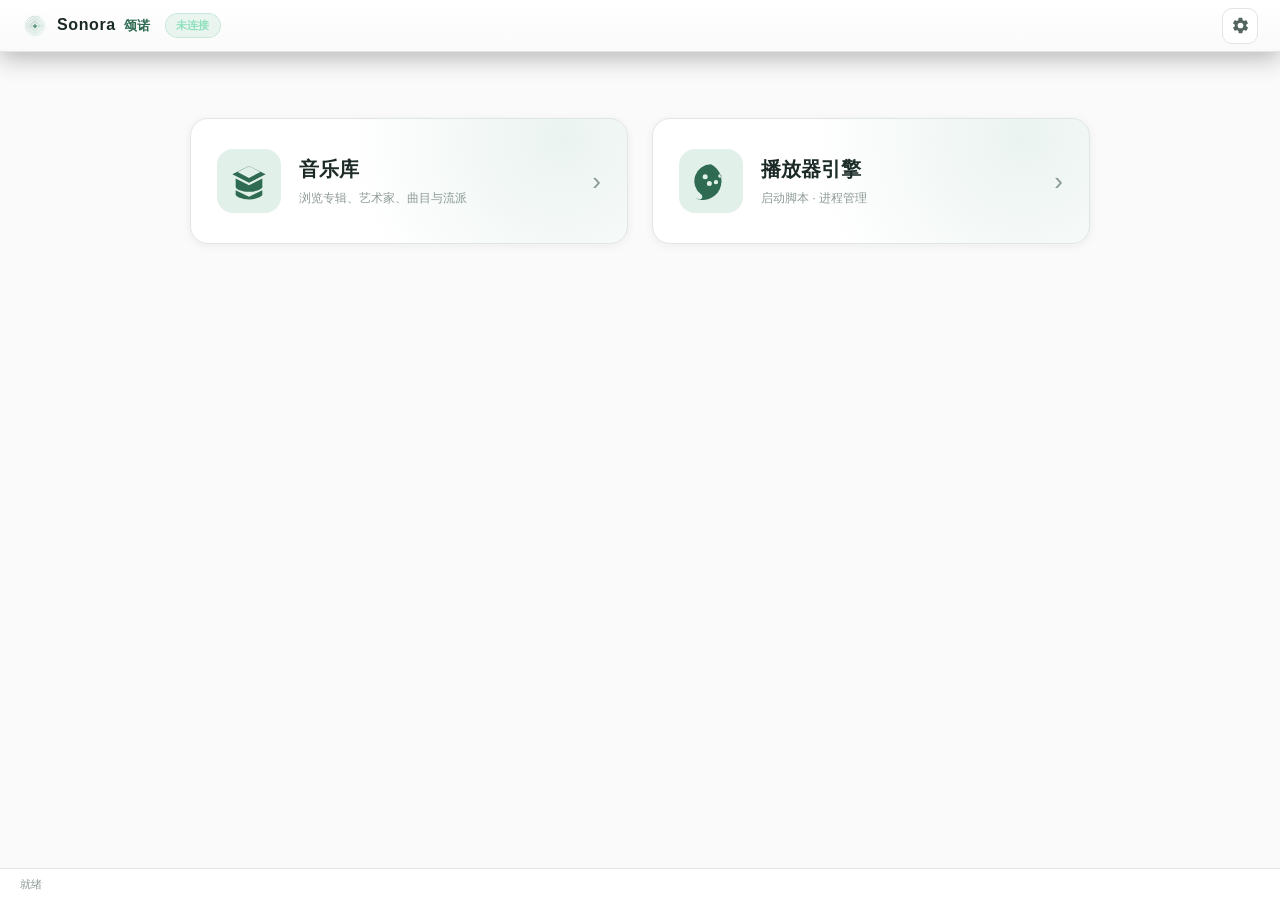
==== sonora-web/web/index.html @ 709adfdc "fix: v2.0.10 真机二测9项修复 + 队列/删除命令根治 - 面板全开可滚动(player-panels overflow-y auto + min-height0) - 进度条热区扩大+拖" ====
<!DOCTYPE html>
<html lang="zh-CN">
<head>
<meta charset="utf-8">
<title>Sonora 颂诺 · 高保真播放器</title>
<link rel="stylesheet" href="tokens.css">
<link rel="stylesheet" href="app.css">
<link rel="stylesheet" href="refine.css">
<link rel="stylesheet" href="refine2.css">
<link rel="stylesheet" href="refine3.css">
<link rel="stylesheet" href="refine4.css">
    <link rel="stylesheet" href="refine5.css">
    <link rel="stylesheet" href="refine6.css">
    <link rel="stylesheet" href="refine7.css">
</head>
<body>
<div class="app">
  <!-- 顶栏：主页只有品牌 + 设置齿轮 -->
  <header class="topbar" id="topbar">
    <button class="back-bar" id="backBar" hidden>‹ 返回</button>
    <span class="brand" id="brandName">
      <img class="brand-logo" src="assets/logo-mark.svg" alt="">
      <span class="brand-zh">Sonora <em>颂诺</em></span>
    </span>
    <span class="brand-sub conn-badge" id="connText">未连接</span>
    <span class="spacer"></span>
    <button class="icon-btn settings-btn" id="settingsBtn" title="设置" aria-label="设置">
      <svg viewBox="0 0 24 24" width="19" height="19"><path fill="currentColor" d="M19.14 12.94a7.5 7.5 0 0 0 .05-.94 7.5 7.5 0 0 0-.05-.94l2.03-1.58a.5.5 0 0 0 .12-.64l-1.92-3.32a.5.5 0 0 0-.6-.22l-2.39.96a7.3 7.3 0 0 0-1.63-.94l-.36-2.54a.5.5 0 0 0-.5-.42h-3.84a.5.5 0 0 0-.5.42l-.36 2.54a7.3 7.3 0 0 0-1.63.94l-2.39-.96a.5.5 0 0 0-.6.22L2.73 8.84a.5.5 0 0 0 .12.64l2.03 1.58a7.5 7.5 0 0 0 0 1.88l-2.03 1.58a.5.5 0 0 0-.12.64l1.92 3.32a.5.5 0 0 0 .6.22l2.39-.96a7.3 7.3 0 0 0 1.63.94l.36 2.54a.5.5 0 0 0 .5.42h3.84a.5.5 0 0 0 .5-.42l.36-2.54a7.3 7.3 0 0 0 1.63-.94l2.39.96a.5.5 0 0 0 .6-.22l1.92-3.32a.5.5 0 0 0-.12-.64l-2.03-1.58ZM12 15.6A3.6 3.6 0 1 1 12 8.4a3.6 3.6 0 0 1 0 7.2Z"/></svg>
    </button>
    <!-- 设置下拉菜单 -->
    <div class="settings-menu" id="settingsMenu" hidden>
      <div class="sm-head">设置</div>
      <button data-nav="server"><span class="sm-ico">⛁</span>服务器设置</button>
      <button data-nav="launch"><span class="sm-ico">▣</span>播放器引擎</button>
      <button data-nav="params"><span class="sm-ico">⚙</span>参数配置</button>
      <button data-nav="update"><span class="sm-ico">⇩</span>升级与更新</button>
      <div class="sm-sep"></div>
      <button data-nav="help"><span class="sm-ico">?</span>帮助</button>
      <div class="sm-sep"></div>
      <div class="sm-theme">
        <span>主题</span>
        <div class="seg mini" id="themeSeg">
          <button data-theme="light">浅</button>
          <button data-theme="dark">深</button>
          <button data-theme="system">自动</button>
        </div>
      </div>
    </div>
  </header>

  <main class="main" id="main">
    <div class="toast" id="toast"></div>

    <!-- ============ 首页 ============ -->
    <section class="page on" id="page-home">
      <div class="home-wrap">
        <!-- 音乐库卡片（默认主入口） -->
        <div class="home-card lib-entry" id="libEntry" data-nav="lib">
          <div class="home-card-ico">
            <svg viewBox="0 0 24 24" width="40" height="40"><path fill="currentColor" d="M12 3 2 8l10 5 10-5-10-5Zm0 7.2L5.2 6.6 12 3.2l6.8 3.4L12 10.2ZM4 10.5v5.2c0 .9 3.6 2.8 8 2.8s8-1.9 8-2.8v-5.2l-8 4-8-4Zm0 7v2.8c0 .9 3.6 2.8 8 2.8s8-1.9 8-2.8v-2.8l-8 4-8-4Z"/></svg>
          </div>
          <div class="home-card-body">
            <div class="home-card-title">音乐库</div>
            <div class="home-card-sub" id="libHomeSub">浏览专辑、艺术家、曲目与流派</div>
          </div>
          <div class="home-card-arrow">›</div>
        </div>

        <!-- 启动脚本卡片 -->
        <div class="home-card launch-entry" data-nav="launch">
          <div class="home-card-ico">
            <svg viewBox="0 0 24 24" width="40" height="40"><path fill="currentColor" d="M12 2a10 10 0 0 0-6 18c.5.4.8 1 .8 1.6 0 .8-.7 1.4-1.5 1.3-1.1-.1-2.2-.3-3.2-.7A10 10 0 1 0 12 2Zm-3.5 9a1.5 1.5 0 1 1 0-3 1.5 1.5 0 0 1 0 3Zm2.5 4a1.5 1.5 0 1 1 0-3 1.5 1.5 0 0 1 0 3Zm4-1a1.3 1.3 0 1 1 0-2.6 1.3 1.3 0 0 1 0 2.6Zm2.3-4a1 1 0 1 1 0-2 1 1 0 0 1 0 2Z"/></svg>
          </div>
          <div class="home-card-body">
            <div class="home-card-title">播放器引擎</div>
            <div class="home-card-sub">启动脚本 · 进程管理</div>
          </div>
          <div class="home-card-arrow">›</div>
        </div>
      </div>
    </section>

    <!-- ============ 音乐库页 ============ -->
    <section class="page" id="page-lib">
      <!-- 未配置引导 -->
      <div class="lib-setup" id="libSetup" hidden>
        <button class="add-lib-btn" id="addLibBtn" title="添加音乐库">＋</button>
        <div class="lib-setup-title">还没有音乐库</div>
        <div class="lib-setup-sub">添加 LMS 服务器以开始浏览你的音乐收藏</div>
        <button class="btn primary" id="gotoServerBtn">添加服务器</button>
      </div>

      <div class="lib-wrap" id="libWrap">
        <div class="lib-toolbar">
          <div class="lib-cats" id="libCats">
            <button data-cat="albums" class="on">专辑</button>
            <button data-cat="artists">艺术家</button>
            <button data-cat="titles">音乐</button>
            <button data-cat="genres">流派</button>
          </div>
          <span class="spacer"></span>
          <div class="lib-search-wrap">
            <span class="search-ico">⌕</span>
            <input id="libSearch" type="text" placeholder="搜索…" autocomplete="off">
          </div>
          <button class="icon-btn" id="libPlBtn" title="播放列表">▤</button>
          <button class="icon-btn" id="sortBtn" title="排序">A↓Z</button>
          <button class="icon-btn" id="viewBtn" title="切换视图">▦</button>
        </div>
        <div class="crumb-bar" id="crumbBar" hidden></div>
        <div class="lib-info"><span id="libCount">—</span><span class="spacer"></span><span id="libHint" class="hint"></span></div>
        <div class="lib-scroll-wrap">
          <div class="lib-body" id="libBody">
            <div class="lib-items" id="libItems"></div>
          </div>
          <div class="alpha-bar" id="alphaBar"></div>
          <div class="alpha-tip" id="alphaTip"></div>
        </div>
      </div>

      <!-- 音乐库内播放列表抽屉 -->
      <div class="lib-pl-drawer" id="libPlDrawer" hidden>
        <div class="lpd-head">
          <b>播放列表</b>
          <span class="spacer"></span>
          <button class="lpd-x" id="libPlClose" title="关闭">×</button>
        </div>
        <div class="lpd-toolbar">
          <select id="lpdSelect" title="选择播放列表"><option value="">当前队列</option></select>
          <button id="lpdNew" title="新建播放列表">＋</button>
          <button id="lpdDel" title="删除所选播放列表">🗑</button>
          <button id="lpdRefresh" title="刷新">↻</button>
        </div>
        <div class="lpd-body" id="lpdBody">加载中…</div>
        <div class="lpd-foot" id="lpdFoot">— 首</div>
      </div>
      <div class="lib-pl-mask" id="libPlMask" hidden></div>
    </section>

    <!-- ============ 服务器设置 ============ -->
    <section class="page" id="page-server">
      <div class="settings-wrap">
        <div class="settings-head"><h2>服务器设置</h2><p class="muted">连接 LMS（Logitech Media Server）音乐服务器</p></div>
        <div class="card form-card">
          <div class="form-grid">
            <label class="field"><span>服务器地址</span><input id="svHost" type="text" placeholder="192.168.1.100"></label>
            <label class="field"><span>端口</span><input id="svPort" type="text" value="9000" placeholder="9000"></label>
            <label class="field"><span>用户名 <em>可选</em></span><input id="svUser" type="text" placeholder="留空则不认证"></label>
            <label class="field"><span>密码 <em>可选</em></span><input id="svPass" type="password" placeholder="••••••"></label>
          </div>
          <div class="form-actions">
            <button class="btn" id="svTest">测试连接</button>
            <button class="btn primary" id="svSave">保存设置</button>
            <span class="test-result" id="svResult"></span>
          </div>
          <div class="field player-field"><span>默认播放器</span>
            <select id="svPlayer"><option value="">自动选择</option></select>
          </div>
        </div>
      </div>
    </section>

    <!-- ============ 播放器引擎（设备与启动）============ -->
    <section class="page" id="page-launch">
      <div class="settings-wrap">
        <div class="settings-head"><h2>播放器引擎</h2><p class="muted">管理 squeezelite 输出设备与启动</p></div>
        <div class="card">
          <div class="row-between"><div><b>音频输出设备</b><div class="hint">从 squeezelite 扫描系统可用输出</div></div>
            <button class="btn" id="devScan">重新扫描</button></div>
          <div class="device-list" id="deviceList"><div class="empty-mini">点击「重新扫描」检测设备</div></div>
        </div>
        <div class="card" id="deviceNameCard">
          <div><b>播放器命名</b><div class="hint">LMS 服务端「播放器」列表中显示的名称；随所选设备自动生成</div></div>
          <div class="name-fields">
            <label>本机名称<input type="text" id="devHostName" placeholder="自动检测"></label>
            <label>设备简称<input type="text" id="devShort" placeholder="留空自动生成"></label>
            <label>名称模板<input type="text" id="devTemplate" value="{host} - {short}" placeholder="{host} - {short}"></label>
          </div>
          <div class="name-preview">LMS 显示名：<code id="devNamePreview">—</code></div>
          <button class="btn primary" id="devNameSave">保存命名</button>
        </div>
        <div class="card" id="syncCard">
          <div class="row-between"><div><b>多端同播</b><div class="hint">将多台 LMS 播放器组成同步组，一起播放同一首音乐</div></div>
            <button class="btn" id="syncRefresh">刷新设备</button></div>
          <div class="sync-layout">
            <div class="sync-list" id="syncList"><div class="empty-mini">加载播放器中…</div></div>
            <div class="sync-side">
              <div class="sync-master-box"><span class="overline">当前主控</span>
                <div class="sync-master-name" id="syncMasterName">—</div></div>
              <div class="sync-actions">
                <button class="btn primary" id="syncApply">开始同播</button>
                <button class="btn" id="syncStop">取消同播</button>
              </div>
              <p class="hint sync-tip">勾选设备并点选一台作为主控，其余作为从端跟随播放。</p>
            </div>
          </div>
          <div class="sync-result" id="syncResult"></div>
        </div>
        <div class="card">
          <div class="engine-status">
            <div class="engine-dot" id="engineDot"></div>
            <div><b id="engineState">引擎未运行</b><div class="hint" id="engineVer">未找到 squeezelite 可执行文件</div></div>
            <span class="spacer"></span>
            <button class="btn primary" id="engineToggle">启动引擎</button>
          </div>
          <div class="cmd-preview"><span class="overline">启动命令</span><code id="engineCmd">—</code></div>
          <div class="engine-log-wrap"><span class="overline">引擎日志</span><pre class="engine-log" id="engineLog">暂无日志</pre></div>
          <label class="switch-row"><span>开机自动启动引擎（系统级）<small class="hint" id="autoStartHint" style="margin-left:8px"></small></span><input type="checkbox" id="autoStart"><i></i></label>
        </div>
      </div>
    </section>

    <!-- ============ 参数配置 ============ -->
    <section class="page" id="page-params">
      <div class="settings-wrap">
        <div class="settings-head"><h2>参数配置</h2><p class="muted">squeezelite 启动参数，修改后实时预览命令</p></div>
        <div class="card">
          <div class="param-toolbar"><div class="param-cats" id="paramCats"></div>
            <span class="spacer"></span>
            <button class="btn" id="paramBest" title="一键套用 bit-perfect 最优音质配置">★ 一键最优</button>
            <button class="btn primary" id="paramSave">保存参数</button></div>
          <div class="param-list" id="paramList"><div class="empty-mini">加载参数中…</div></div>
        </div>
        <div class="card">
          <span class="overline">命令预览</span>
          <code class="cmd-box" id="paramPreview">—</code>
          <div class="param-problems" id="paramProblems"></div>
        </div>
      </div>
    </section>

    <!-- ============ 升级与更新 ============ -->
    <section class="page" id="page-update">
      <div class="settings-wrap">
        <div class="settings-head"><h2>升级与更新</h2><p class="muted">检查 squeezelite 与 LMS 新版本</p></div>
        <div class="card version-card">
          <div class="ver-item"><span>当前 squeezelite</span><b id="verLocal">—</b></div>
          <div class="ver-item"><span>最新 squeezelite</span><b id="verLatest">—</b></div>
          <div class="ver-item"><span>架构</span><b id="verArch">—</b></div>
          <span class="spacer"></span><button class="btn" id="checkUpdates">检查更新</button><button class="btn primary" id="doUpgrade">⟳ 立即更新 squeezelite</button>
        </div>
        <div class="card">
          <div class="row-between"><b>更新进度</b><span class="overline" id="upgradeVer">—</span></div>
          <pre class="engine-log" id="upgradeLog">尚未更新。点击「立即更新 squeezelite」下载并替换内置二进制（旧版自动备份）。</pre>
        </div>
        <div class="card">
          <div class="row-between"><div><b>更新日志</b></div><button class="btn" id="logRefresh">刷新</button></div>
          <div class="changelog" id="changeLog"><div class="empty-mini">点击「检查更新」加载</div></div>
        </div>
        <div class="card">
          <label class="switch-row"><span>启动时自动检查更新</span><input type="checkbox" id="autoUpgrade"><i></i></label>
        </div>
      </div>
    </section>

    <!-- ============ 帮助 ============ -->
    <section class="page" id="page-help">
      <div class="settings-wrap">
        <div class="settings-head"><h2>帮助</h2></div>
        <div class="card about-card">
          <span class="about-logo">SONORA</span>
          <div class="about-sub">颂诺 · 高保真播放器</div>
          <p class="muted" id="helpMeta"></p>
          <p class="hint">pywebview 渲染层 · 原创设计 · 详见项目 BRAND.md</p>
        </div>
        <div class="card">
          <b>快捷键</b>
          <div class="shortcut"><span>播放 / 暂停</span><kbd>空格</kbd></div>
          <div class="shortcut"><span>退出专注 / 播放器</span><kbd>Esc</kbd></div>
          <div class="shortcut"><span>返回主页</span><kbd>点击左上角 logo</kbd></div>
        </div>
      </div>
    </section>
  </main>

  <!-- ============ mini 播放器（底部常驻）============ -->
  <div class="mini-player" id="miniPlayer" hidden>
    <button class="mini-close" id="miniClose" title="关闭迷你播放器" aria-label="关闭">
      <svg viewBox="0 0 24 24" width="14" height="14"><path fill="currentColor" d="M18.3 5.71 12 12.01l-6.3-6.3-1.41 1.41 6.3 6.3-6.3 6.3 1.41 1.41 6.3-6.3 6.3 6.3 1.41-1.41-6.3-6.3 6.3-6.3z"/></svg>
    </button>
    <div class="mini-cover" id="miniCover"><span class="ph">♪</span></div>
    <div class="mini-info">
      <div class="mini-title" id="miniTitle">—</div>
      <div class="mini-artist" id="miniArtist"></div>
    </div>
    <div class="mini-progress"><i id="miniFill"></i></div>
    <div class="mini-time" id="miniTime">0:00 / 0:00</div>
    <div class="mini-ctrls">
      <button class="mini-ctrl" id="miniPrev" title="上一首">‹‹</button>
      <button class="mini-ctrl play" id="miniPlay" title="播放/暂停">▶</button>
      <button class="mini-ctrl" id="miniNext" title="下一首">››</button>
    </div>
    <div class="mode-ctrls" id="modeCtrls">
      <button data-mode="seq" class="on" title="顺序播放">⇢</button>
      <button data-mode="loop" title="列表循环">⟳</button>
      <button data-mode="one" title="单曲循环">⟳<small>1</small></button>
      <button data-mode="shuffle" title="随机播放">⤨</button>
    </div>
    <div class="vol-ctrl">
      <button class="mute-btn" id="miniMute" title="静音/恢复" aria-label="静音">
        <svg viewBox="0 0 24 24" width="18" height="18"><path fill="currentColor" d="M3 9v6h4l5 5V4L7 9H3zm13.5 3a4.5 4.5 0 0 0-2.5-4.03v8.05A4.5 4.5 0 0 0 16.5 12zM14 3.23v2.06a7 7 0 0 1 0 13.42v2.06a9 9 0 0 0 0-17.54z"/></svg>
      </button>
      <input type="range" id="volSlider" min="0" max="100" value="60" title="音量">
    </div>
  </div>

  <!-- ============ 常规播放器（点击封面进入）============ -->
  <div class="player-screen" id="playerScreen" hidden>
    <div class="player-bg" id="playerBg"></div>
    <div class="player-top">
      <button class="icon-btn" id="collapsePlayer" title="收起">⌄</button>
      <span class="spacer"></span>
      <button class="icon-btn focus-btn" id="focusBtn" title="专注模式">
        <svg viewBox="0 0 24 24" width="18" height="18"><path fill="currentColor" d="M4 4h6v2H6v4H4V4Zm10 0h6v6h-2V6h-4V4ZM4 14h2v4h4v2H4v-6Zm14 0h2v6h-6v-2h4v-4Z"/></svg>
        <span>专注</span>
      </button>
    </div>
    <div class="player-content">
      <div class="player-left">
        <div class="player-cover" id="playerCover"><span class="ph">♪</span></div>
        <div class="led" id="ledPanel">
          <div class="led-screen">
            <div class="led-row"><span>FORMAT</span><b id="ledFmt">—</b></div>
            <div class="led-row"><span>RATE</span><b id="ledRate">—</b></div>
            <div class="led-row"><span>BITS</span><b id="ledBits">—</b></div>
            <div class="led-row"><span>BITRATE</span><b id="ledBitrate">—</b></div>
            <div class="led-status" id="ledStatus">NO SIGNAL</div>
          </div>
        </div>
      </div>
      <div class="player-right">
        <div class="player-meta">
          <div class="title-row"><div class="player-title" id="playerTitle">—</div><button class="fav-btn" id="pFav" title="收藏/取消收藏">♡</button></div>
          <div class="player-artist" id="playerArtist"></div>
          <div class="player-album" id="playerAlbum"></div>
        </div>
        <div class="player-progress">
          <div class="pbar"><i id="playerFill"></i></div>
          <div class="ptimes"><span id="playerCur">0:00</span><span id="playerDur">0:00</span></div>
        </div>
        <div class="player-transport">
          <button id="pPrev">‹‹</button>
          <button id="pPlay" class="primary">▶</button>
          <button id="pNext">››</button>
        </div>
        <div class="player-subctrls">
          <div class="mode-ctrls" id="pModeCtrls">
            <button data-mode="seq" class="on" title="顺序播放">⇢</button>
            <button data-mode="loop" title="列表循环">⟳</button>
            <button data-mode="one" title="单曲循环">⟳<small>1</small></button>
            <button data-mode="shuffle" title="随机播放">⤨</button>
          </div>
          <label class="p-vol">
            <button class="mute-btn" id="pMute" title="静音/恢复" aria-label="静音">
              <svg viewBox="0 0 24 24" width="18" height="18"><path fill="currentColor" d="M3 9v6h4l5 5V4L7 9H3zm13.5 3a4.5 4.5 0 0 0-2.5-4.03v8.05A4.5 4.5 0 0 0 16.5 12zM14 3.23v2.06a7 7 0 0 1 0 13.42v2.06a9 9 0 0 0 0-17.54z"/></svg>
            </button>
            <input type="range" id="pVolSlider" min="0" max="100" value="60" title="音量"></label>
        </div>
        <div class="panel-toggles" id="panelToggles">
          <button data-panel="playlist" class="on">▤ 播放列表</button>
          <button data-panel="lyrics" class="on">≡ 歌词</button>
          <button data-panel="albumBio">◫ 专辑简介</button>
          <button data-panel="artistBio">◙ 歌手简介</button>
        </div>
        <div class="player-panels" id="playerPanels">
          <div class="ppanel" data-panel="playlist"><div class="ppanel-head">播放列表 <span class="ppanel-x" data-close="playlist">×</span></div><div class="pl-toolbar"><select id="plSelect" title="选择播放列表"><option value="">当前队列</option></select><button id="plNew" title="新建播放列表">＋</button><button id="plDel" title="删除所选播放列表">🗑</button><button id="plRefresh" title="刷新">↻</button></div><div class="ppanel-body" id="playlistBox">暂无播放列表</div><div class="ppanel-resize" title="拖动调整高度 · 双击复位"></div></div>
          <div class="ppanel" data-panel="lyrics"><div class="ppanel-head">歌词 <span class="ppanel-x" data-close="lyrics">×</span></div><div class="ppanel-body" id="lyricsBox">暂无歌词</div><div class="ppanel-resize" title="拖动调整高度 · 双击复位"></div></div>
          <div class="ppanel" data-panel="albumBio" hidden><div class="ppanel-head">专辑简介 <span class="ppanel-x" data-close="albumBio">×</span></div><div class="ppanel-body" id="albumBioBox">暂无专辑简介</div><div class="ppanel-resize" title="拖动调整高度 · 双击复位"></div></div>
          <div class="ppanel" data-panel="artistBio" hidden><div class="ppanel-head">歌手简介 <span class="ppanel-x" data-close="artistBio">×</span></div><div class="ppanel-body" id="artistBioBox">暂无歌手简介</div><div class="ppanel-resize" title="拖动调整高度 · 双击复位"></div></div>
        </div>
      </div>
    </div>
  </div>

  <!-- ============ 专注大屏模式 ============ -->
  <div class="focus-screen" id="focusScreen" hidden>
    <div class="focus-bg" id="focusBg"></div>
    <div class="focus-top">
      <span class="focus-player" id="focusPlayer">播放器</span>
      <span class="spacer"></span>
      <div class="mode-ctrls focus-mode" id="fModeCtrls">
        <button data-mode="seq" class="on" title="顺序播放">⇢</button>
        <button data-mode="loop" title="列表循环">⟳</button>
        <button data-mode="one" title="单曲循环">⟳<small>1</small></button>
        <button data-mode="shuffle" title="随机播放">⤨</button>
      </div>
      <div class="focus-toggles" id="focusToggles">
        <button data-fpanel="playlist" title="播放列表">▤</button>
        <button data-fpanel="info" title="曲目信息">ⓘ</button>
        <button data-fpanel="artistBio" title="歌手简介">◙</button>
        <button data-fpanel="lyricsOn" class="on" title="显示/隐藏歌词">≡</button>
      </div>
      <button class="icon-btn focus-exit" id="focusExit" title="退出专注模式">⤡</button>
    </div>
    <div class="focus-content">
      <div class="focus-cover-col">
        <div class="focus-cover" id="focusCover"><span class="ph">♪</span></div>
      </div>
      <div class="focus-mid">
        <div class="focus-meta">
          <div class="focus-title" id="focusTitle">—</div>
          <div class="focus-artist" id="focusArtist"></div>
          <div class="focus-album" id="focusAlbum"></div>
        </div>
        <div class="focus-lyrics" id="focusLyrics"></div>
      </div>
      <!-- 弹出侧栏 -->
      <aside class="focus-aside" id="focusAside" hidden>
        <div class="fa-head"><span id="faTitle">播放列表</span><button id="faClose">×</button></div>
        <div class="fa-body" id="faBody"></div>
      </aside>
    </div>
    <div class="focus-bottom">
      <div class="focus-pbar"><i id="focusFill"></i></div>
      <div class="focus-ctrls">
        <button id="fPrev">‹‹</button>
        <button id="fPlay" class="play">▶</button>
        <button id="fNext">››</button>
      </div>
      <div class="focus-times"><span id="focusCur">0:00</span><span id="focusDur">0:00</span></div>
    </div>
  </div>

  <!-- ===== 右键上下文菜单 ===== -->
  <div class="ctx-menu" id="ctxMenu" hidden>
    <button data-act="play"><span class="cx-ico">▶</span>立即播放</button>
    <button data-act="next"><span class="cx-ico">⤼</span>下一首播放</button>
    <button data-act="queue"><span class="cx-ico">＋</span>加入当前队列</button>
    <button data-act="pl"><span class="cx-ico">▤</span>加入播放列表…</button>
    <button data-act="fav"><span class="cx-ico">♥</span><span class="fav-label">收藏</span></button>
    <div class="cx-sep"></div>
    <button data-act="drill"><span class="cx-ico">⌄</span>查看曲目</button>
    <button data-act="info"><span class="cx-ico">ⓘ</span>显示信息</button>
  </div>

  <!-- ===== 信息弹窗 ===== -->
  <div class="modal-mask" id="infoModal" hidden>
    <div class="modal-box">
      <div class="modal-head"><b id="infoTitle">曲目信息</b><button id="infoClose">×</button></div>
      <div class="modal-body" id="infoBody"></div>
    </div>
  </div>

  <!-- ===== 加入播放列表弹窗 ===== -->
  <div class="modal-mask" id="plModal" hidden>
    <div class="modal-box">
      <div class="modal-head"><b>加入播放列表</b><button id="plModalClose">×</button></div>
      <div class="modal-body" id="plModalBody"></div>
    </div>
  </div>

  <footer class="foot" id="foot"><span id="status">就绪</span><span class="spacer" style="flex:1"></span><span id="footVer"></span></footer>
</div>
<script src="app.js"></script>
</body>
</html>
---- sonora-web/web/tokens.css ----
/* Design tokens — 源自 docs/design/design-tokens.json v1.1 + v1.6.0 THEMES */
:root {
  --bg:#FAFAFA; --topbar:#FFFFFF; --surface:#FFFFFF; --surface2:#F5F8F6;
  --card:#FFFFFF; --card-border:#E0E7E3; --border:#E0E7E3; --divider:#E4EAE7;
  --text:#1B2A26; --text2:#53655E; --text3:#8E9B95;
  --primary:#2F6B52; --primary-dark:#2A5F49; --on-primary:#FFFFFF;
  --accent:#2F6B52; --brand:#589E81; --on-accent:#FFFFFF;
  --ok:#3E7D62; --warn:#9A6100; --error:#B5352B;
  --sel:#E2F0EA; --sel-text:#2F6B52; --hover:#EEF5F1; --selected:#E2F0EA;
  --disabled:#8E9B95; --link:#2F6B52; --cover-pad:#E9EEF0;
  --prog-bg:#DCE5E0; --prog-fg:#589E81;
  --scroll:#E0E7E3; --scroll-active:#2F6B52;
  --fs-hero:42px; --fs-hero-focus:56px; --fs-title:24px; --fs-subtitle:17px;
  --fs-body:14px; --fs-caption:12px; --fs-overline:10px;
  --radius:12px; --radius-sm:8px; --radius-lg:16px;
  --shadow:0 8px 32px rgba(27,42,38,.10);
  --shadow-sm:0 2px 10px rgba(27,42,38,.06);
  --glass:blur(24px) saturate(150%);
  --font:"PingFang SC","Noto Sans CJK SC","SF Pro Display",-apple-system,BlinkMacSystemFont,"Segoe UI",sans-serif;
}
[data-theme="dark"] {
  --bg:#081F22; --topbar:#0D292D; --surface:#0D292D; --surface2:#0F2C2F;
  --card:#0D292D; --card-border:#22444A; --border:#22444A; --divider:#22444A;
  --text:#EAF3EF; --text2:#A6BDB6; --text3:#6E8984;
  --primary:#7CC7A6; --primary-dark:#6DB99A; --on-primary:#081F22;
  --accent:#7CC7A6; --brand:#6CAC92; --on-accent:#081F22;
  --ok:#7CC7A6; --warn:#E9B15C; --error:#F0857A;
  --sel:#17453E; --sel-text:#EAF3EF; --hover:#153A3C; --selected:#17453E;
  --disabled:#6E8984; --link:#7CC7A6; --cover-pad:#12332F;
  --prog-bg:#22444A; --prog-fg:#6CAC92;
  --scroll:#22444A; --scroll-active:#7CC7A6;
  --shadow:0 8px 32px rgba(0,0,0,.45);
  --shadow-sm:0 2px 10px rgba(0,0,0,.3);
}
* { box-sizing:border-box; margin:0; padding:0; }
html,body { height:100%; }
body { font-family:var(--font); background:var(--bg); color:var(--text);
  font-size:var(--fs-body); line-height:1.55; overflow:hidden;
  transition:background .25s,color .25s; }
button { font-family:inherit; cursor:pointer; }
::-webkit-scrollbar { width:10px; height:10px; }
::-webkit-scrollbar-thumb { background:var(--scroll); border-radius:6px; }
::-webkit-scrollbar-thumb:hover { background:var(--scroll-active); }
---- sonora-web/web/app.css ----
/* ================= App shell ================= */
[hidden] { display:none !important; }
.app { display:flex; flex-direction:column; height:100vh; }
.topbar { height:52px; flex:none; display:flex; align-items:center; gap:14px;
  padding:0 22px; background:var(--topbar); border-bottom:1px solid var(--border);
  position:relative; z-index:80; }
.brand { display:flex; align-items:center; gap:9px; font-size:16px; font-weight:700; color:var(--text); letter-spacing:.3px; cursor:pointer; }
.brand-logo { width:26px; height:26px; flex:none; border-radius:7px; }
.brand-zh { white-space:nowrap; }
.brand-zh em { font-style:normal; font-size:13px; font-weight:600; color:var(--primary); margin-left:3px; }
.brand-sub { font-size:12px; color:var(--text3); }
.spacer { flex:1; }
.icon-btn { width:36px; height:36px; display:flex; align-items:center; justify-content:center;
  border:1px solid var(--border); background:var(--surface); color:var(--text2);
  border-radius:10px; transition:.15s; font-size:14px; }
.icon-btn:hover { background:var(--hover); color:var(--primary); border-color:var(--primary); }
.settings-btn.on { background:var(--selected); color:var(--primary); border-color:var(--primary); }

/* 设置下拉菜单 */
.settings-menu { position:absolute; top:46px; right:20px; width:230px;
  background:var(--card); border:1px solid var(--card-border); border-radius:14px;
  box-shadow:var(--shadow); padding:8px; z-index:100;
  animation:menuIn .16s ease-out; }
@keyframes menuIn { from{opacity:0; transform:translateY(-6px)} to{opacity:1; transform:none} }
.sm-head { font-size:11px; font-weight:600; color:var(--text3); padding:6px 10px 8px; letter-spacing:1px; }
.settings-menu > button { display:flex; align-items:center; gap:12px; width:100%;
  border:0; background:transparent; color:var(--text); padding:10px 12px;
  font-size:13px; border-radius:9px; text-align:left; }
.settings-menu > button:hover { background:var(--hover); color:var(--primary); }
.sm-ico { width:20px; text-align:center; font-size:15px; color:var(--text2); }
.settings-menu > button:hover .sm-ico { color:var(--primary); }
.sm-sep { height:1px; background:var(--divider); margin:6px 8px; }
.sm-theme { display:flex; align-items:center; justify-content:space-between; padding:8px 12px; font-size:12px; color:var(--text2); }
.seg { display:flex; border:1px solid var(--border); border-radius:8px; overflow:hidden; }
.seg button { border:0; background:var(--topbar); color:var(--text2); padding:5px 11px; font-size:11px; }
.seg button.on { background:var(--selected); color:var(--primary); font-weight:600; }
.seg.mini button { padding:4px 9px; font-size:10px; }

.main { flex:1; overflow:hidden; position:relative; }
.page { display:none; height:100%; overflow:auto; padding:26px 30px; }
.page.on { display:block; }
.toast { position:absolute; top:16px; left:50%; transform:translateX(-50%) translateY(-8px);
  background:var(--card); border:1px solid var(--card-border); border-radius:10px;
  padding:10px 18px; box-shadow:var(--shadow); font-size:12px; opacity:0;
  transition:.25s; pointer-events:none; z-index:200; }
.toast.show { opacity:1; transform:translateX(-50%) translateY(0); }

/* ================= 首页 ================= */
.home-wrap { max-width:900px; margin:40px auto; display:grid;
  grid-template-columns:repeat(2,1fr); gap:24px; }
.home-card { display:flex; align-items:center; gap:18px; padding:30px 26px;
  background:var(--card); border:1px solid var(--card-border); border-radius:18px;
  box-shadow:var(--shadow-sm); cursor:pointer; transition:.2s; position:relative; overflow:hidden; }
.home-card::after { content:""; position:absolute; inset:0;
  background:radial-gradient(circle at 85% 15%,rgba(88,158,129,.12),transparent 55%); pointer-events:none; }
.home-card:hover { transform:translateY(-3px); box-shadow:var(--shadow); border-color:var(--primary); }
.home-card-ico { width:64px; height:64px; flex:none; display:flex; align-items:center; justify-content:center;
  border-radius:16px; background:var(--sel); color:var(--primary); }
.home-card-body { flex:1; min-width:0; }
.home-card-title { font-size:20px; font-weight:700; color:var(--text); }
.home-card-sub { font-size:12px; color:var(--text3); margin-top:4px; }
.home-card-arrow { font-size:26px; color:var(--text3); }
.placeholder-ico { font-size:56px; text-align:center; padding:30px; opacity:.5; }

/* 返回按钮（置于顶栏，不再悬浮遮挡封面） */
.back-bar { flex:none; display:flex; align-items:center; gap:3px;
  border:1px solid var(--border); background:var(--surface); color:var(--text2);
  padding:7px 12px; border-radius:9px; font-size:12px; line-height:1; }
.back-bar:hover { color:var(--primary); border-color:var(--primary); background:var(--hover); }

/* ================= 音乐库 ================= */
.lib-setup { display:flex; flex-direction:column; align-items:center; justify-content:center;
  height:70%; gap:14px; text-align:center; }
.add-lib-btn { width:78px; height:78px; border-radius:22px; border:2px dashed var(--primary);
  background:var(--sel); color:var(--primary); font-size:40px; line-height:1; cursor:pointer;
  transition:.2s; }
.add-lib-btn:hover { background:var(--selected); transform:scale(1.05); }
.lib-setup-title { font-size:20px; font-weight:700; margin-top:6px; }
.lib-setup-sub { font-size:13px; color:var(--text3); max-width:320px; }
.btn { padding:10px 20px; border-radius:9px; border:1px solid var(--border);
  background:var(--surface); color:var(--text); font-size:13px; cursor:pointer; }
.btn.primary { background:var(--primary); color:var(--on-primary); border-color:var(--primary); }
.btn:hover { filter:brightness(1.05); }

.lib-wrap { display:flex; flex-direction:column; height:100%; }
.lib-toolbar { display:flex; align-items:center; gap:12px; flex:none; }
.lib-cats { display:flex; gap:4px; background:var(--surface2); padding:4px; border-radius:11px; }
.lib-cats button { border:0; background:transparent; color:var(--text2); padding:7px 16px;
  border-radius:8px; font-size:13px; transition:.15s; }
.lib-cats button.on { background:var(--card); color:var(--primary); font-weight:600; box-shadow:var(--shadow-sm); }
.lib-search-wrap { position:relative; }
.lib-search-wrap .search-ico { position:absolute; left:10px; top:50%; transform:translateY(-50%);
  color:var(--text3); font-size:16px; }
.lib-search-wrap input { width:190px; padding:8px 12px 8px 30px; border:1px solid var(--border);
  background:var(--surface); color:var(--text); border-radius:9px; font-size:13px; outline:none; }
.lib-search-wrap input:focus { border-color:var(--primary); }
.lib-info { display:flex; align-items:center; padding:14px 2px 10px; font-size:12px; color:var(--text2); flex:none; }
.hint { color:var(--text3); font-size:11px; }
.lib-scroll-wrap { position:relative; flex:1; min-height:0; }
.lib-body { height:100%; overflow:auto; position:relative; padding-right:26px; }
.lib-items { display:grid; gap:14px; }
/* 网格视图 */
.lib-items.grid { grid-template-columns:repeat(auto-fill,minmax(140px,1fr)); }
.lib-item.grid { display:flex; flex-direction:column; gap:8px; padding:10px;
  background:var(--card); border:1px solid var(--card-border); border-radius:12px;
  cursor:pointer; transition:.15s; }
.lib-item.grid:hover { border-color:var(--primary); transform:translateY(-2px); box-shadow:var(--shadow-sm); }
.lib-item .thumb { width:100%; aspect-ratio:1; border-radius:8px; overflow:hidden;
  background:var(--cover-pad); display:flex; align-items:center; justify-content:center; position:relative; }
.lib-item .thumb img { width:100%; height:100%; object-fit:cover; }
.lib-item .thumb .ph { font-size:34px; color:var(--text3); }
.lib-item .idx { position:absolute; left:5px; top:5px; font-size:9px; color:rgba(255,255,255,.8);
  background:rgba(0,0,0,.45); padding:1px 5px; border-radius:4px; font-variant-numeric:tabular-nums; }
.lib-item .it-title { font-size:12px; font-weight:600; color:var(--text);
  white-space:nowrap; overflow:hidden; text-overflow:ellipsis; }
.lib-item .it-sub { font-size:11px; color:var(--text3);
  white-space:nowrap; overflow:hidden; text-overflow:ellipsis; }
/* 列表视图 */
.lib-items.list { grid-template-columns:1fr; gap:2px; }
.lib-item.list { display:flex; align-items:center; gap:12px; padding:6px 10px;
  border-radius:8px; cursor:pointer; }
.lib-item.list:hover { background:var(--hover); }
.lib-item.list .thumb { width:42px; height:42px; aspect-ratio:auto; flex:none; border-radius:6px; }
.lib-item.list .thumb .ph { font-size:18px; }
.lib-item.list .idx { display:none; }
.lib-item.list .it-main { flex:1; min-width:0; }
.lib-item.list .it-title { font-size:13px; }
.lib-item.list .it-sub { font-size:11px; }
.lib-item.list .it-extra { font-size:11px; color:var(--text3); font-variant-numeric:tabular-nums; }
/* 首字母栏 */
.alpha-bar { position:absolute; right:0; top:0; bottom:0; width:22px;
  display:flex; flex-direction:column; align-items:center; justify-content:center;
  gap:1px; z-index:5; }
.alpha-bar button { border:0; background:transparent; color:var(--text3); font-size:10px;
  width:20px; height:15px; line-height:15px; padding:0; border-radius:4px; font-weight:600; }
.alpha-bar button:hover, .alpha-bar button.on { color:var(--primary); background:var(--sel); }
.alpha-bar button.disabled { opacity:.25; pointer-events:none; }
.alpha-tip { position:absolute; right:30px; top:50%; transform:translateY(-50%);
  width:56px; height:56px; display:none; align-items:center; justify-content:center;
  background:rgba(47,107,82,.92); color:#fff; font-size:28px; font-weight:700;
  border-radius:14px; z-index:6; pointer-events:none; }
.alpha-tip.show { display:flex; }
.alpha-anchor { height:0; }

/* ================= mini 播放器 ================= */
.mini-player { position:fixed; left:0; right:0; bottom:32px; height:64px; z-index:60;
  display:flex; align-items:center; gap:12px; padding:0 18px;
  background:var(--topbar); border-top:1px solid var(--border); box-shadow:0 -4px 20px rgba(0,0,0,.12);
  animation:miniIn .3s cubic-bezier(.2,.8,.2,1); }
@keyframes miniIn { from{transform:translateY(100%)} to{transform:none} }
.mini-cover { width:46px; height:46px; flex:none; border-radius:8px; overflow:hidden;
  background:var(--cover-pad); display:flex; align-items:center; justify-content:center;
  cursor:pointer; box-shadow:var(--shadow-sm); }
.mini-cover img { width:100%; height:100%; object-fit:cover; }
.mini-cover .ph { font-size:20px; color:var(--text3); }
.mini-info { width:210px; min-width:0; }
.mini-title { font-size:13px; font-weight:600; white-space:nowrap; overflow:hidden; text-overflow:ellipsis; }
.mini-artist { font-size:11px; color:var(--text3); white-space:nowrap; overflow:hidden; text-overflow:ellipsis; margin-top:2px; }
.mini-progress { flex:1; height:4px; background:var(--prog-bg); border-radius:2px; overflow:hidden; }
.mini-progress i { display:block; height:100%; width:0; background:var(--prog-fg); transition:width .3s; }
.mini-time { font-size:11px; color:var(--text3); font-variant-numeric:tabular-nums; width:86px; text-align:center; }
.mini-ctrls { display:flex; align-items:center; gap:4px; }
.mini-ctrl { width:34px; height:34px; border:0; background:transparent; color:var(--text2);
  font-size:16px; border-radius:8px; }
.mini-ctrl:hover { background:var(--hover); color:var(--primary); }
.mini-ctrl.play { background:var(--primary); color:var(--on-primary); font-size:13px; }
.foot { height:32px; flex:none; display:flex; align-items:center; gap:10px; padding:0 20px;
  background:var(--topbar); border-top:1px solid var(--border); font-size:11px; color:var(--text3); }

/* ================= 常规播放器 ================= */
.player-screen { position:fixed; inset:0; z-index:120; overflow:hidden; background:var(--bg);
  animation:fadeIn .25s; }
@keyframes fadeIn { from{opacity:0} to{opacity:1} }
.player-bg { position:absolute; inset:-40px; background-size:cover; background-position:center;
  filter:blur(60px) saturate(140%); opacity:.32; transform:scale(1.1); }
.player-bg::after { content:""; position:absolute; inset:0;
  background:linear-gradient(135deg,rgba(8,31,34,.55),rgba(8,31,34,.85)); }
.player-top { position:relative; z-index:2; display:flex; align-items:center; gap:12px;
  padding:16px 24px; }
.focus-btn { gap:7px; padding:0 14px; width:auto; }
.focus-btn span { font-size:12px; }
.player-content { position:relative; z-index:2; display:grid;
  grid-template-columns:minmax(300px,440px) 1fr; gap:34px; max-width:1180px;
  margin:0 auto; padding:10px 30px 40px; height:calc(100% - 70px); }
.player-left { display:flex; flex-direction:column; gap:20px; min-width:0; }
.player-cover { width:100%; aspect-ratio:1; border-radius:18px; overflow:hidden;
  background:var(--cover-pad); display:flex; align-items:center; justify-content:center;
  box-shadow:0 16px 48px rgba(0,0,0,.45); border:1px solid rgba(255,255,255,.14); }
.player-cover img { width:100%; height:100%; object-fit:cover; }
.player-cover .ph { font-size:60px; color:var(--text3); }
/* LED 点阵屏 */
.led { border-radius:12px; padding:3px; background:linear-gradient(145deg,#0a1410,#121e18);
  box-shadow:inset 0 1px 3px rgba(255,255,255,.08),0 4px 14px rgba(0,0,0,.4); }
.led-screen { background:#0b1510; border:1px solid #1c3324; border-radius:9px;
  padding:12px 14px; font-family:"Courier New",ui-monospace,monospace; }
.led-row { display:flex; justify-content:space-between; align-items:baseline;
  padding:3px 0; font-size:11px; letter-spacing:1px; }
.led-row span { color:#3d6b4a; }
.led-row b { color:#7ce0a0; font-weight:700; text-shadow:0 0 8px rgba(124,224,160,.55); letter-spacing:1.5px; }
.led-status { margin-top:8px; padding-top:8px; border-top:1px dashed #1c3324;
  color:#e0b74c; font-size:10px; letter-spacing:2px; text-shadow:0 0 8px rgba(224,183,76,.5); }
.led-status.ok { color:#7ce0a0; text-shadow:0 0 8px rgba(124,224,160,.55); }
.player-right { display:flex; flex-direction:column; min-width:0; gap:18px; }
.player-title { font-size:34px; font-weight:700; line-height:1.2; color:#fff; word-break:break-word; }
.player-artist { font-size:17px; color:rgba(255,255,255,.8); margin-top:6px; }
.player-album { font-size:13px; color:rgba(255,255,255,.5); margin-top:2px; }
.player-progress .pbar { height:6px; background:rgba(255,255,255,.16); border-radius:3px; overflow:hidden; }
.player-progress .pbar i { display:block; height:100%; width:0;
  background:linear-gradient(90deg,#7cc7a6,#e0b74c); border-radius:3px; transition:width .3s; }
.ptimes { display:flex; justify-content:space-between; font-size:11px;
  color:rgba(255,255,255,.55); margin-top:6px; font-variant-numeric:tabular-nums; }
.player-transport { display:flex; gap:12px; justify-content:center; }
.player-transport button { width:58px; height:44px; border:1px solid rgba(255,255,255,.2);
  background:rgba(255,255,255,.08); color:#fff; border-radius:12px; font-size:17px; transition:.15s; }
.player-transport button:hover { background:rgba(255,255,255,.16); }
.player-transport button.primary { background:#7cc7a6; color:#081f22; border-color:#7cc7a6; font-size:15px; }
.panel-toggles { display:flex; gap:8px; flex-wrap:wrap; }
.panel-toggles button { padding:7px 13px; border:1px solid rgba(255,255,255,.18);
  background:rgba(255,255,255,.06); color:rgba(255,255,255,.7); border-radius:9px; font-size:12px; }
.panel-toggles button.on { background:rgba(124,199,166,.2); color:#a5e6c8; border-color:#7cc7a6; }
.player-panels { flex:1; display:grid; grid-template-columns:repeat(2,1fr); gap:12px;
  overflow:auto; align-content:start; }
.ppanel { background:rgba(8,31,34,.4); border:1px solid rgba(255,255,255,.12);
  border-radius:12px; overflow:hidden; backdrop-filter:blur(10px); }
.ppanel[hidden] { display:none; }
.ppanel-head { display:flex; justify-content:space-between; align-items:center;
  padding:9px 13px; font-size:12px; font-weight:600; color:#a5e6c8;
  border-bottom:1px solid rgba(255,255,255,.1); }
.ppanel-x { cursor:pointer; font-size:16px; color:rgba(255,255,255,.5); }
.ppanel-body { padding:12px 14px; font-size:12px; line-height:1.8;
  color:rgba(255,255,255,.8); max-height:220px; overflow:auto; }
.lyric-line { padding:2px 0; color:rgba(255,255,255,.45); transition:.2s; }
.lyric-line.cur { color:#a5e6c8; font-weight:600; }
.pl-row { display:flex; gap:8px; padding:5px 6px; border-radius:6px; cursor:pointer; }
.pl-row:hover { background:rgba(255,255,255,.08); }
.pl-row.cur { background:rgba(124,199,166,.16); }
.pl-row .pl-n { width:20px; color:rgba(255,255,255,.4); font-variant-numeric:tabular-nums; }
.pl-row .pl-t { flex:1; white-space:nowrap; overflow:hidden; text-overflow:ellipsis; }
.src-badge { display:inline-block; font-size:10px; padding:2px 7px; background:rgba(124,199,166,.2);
  color:#a5e6c8; border-radius:5px; margin-bottom:8px; }

/* ================= 专注大屏模式 ================= */
.focus-screen { position:fixed; inset:0; z-index:160; background:#0a1416; overflow:hidden;
  animation:fadeIn .3s; }
.focus-bg { position:absolute; inset:-60px; background-size:cover; background-position:center;
  filter:blur(80px) saturate(150%); opacity:.4; transform:scale(1.15); }
.focus-bg::after { content:""; position:absolute; inset:0;
  background:linear-gradient(120deg,rgba(6,18,20,.5),rgba(6,18,20,.82)); }
.focus-top { position:relative; z-index:3; display:flex; align-items:center; gap:14px;
  padding:16px 26px; }
.focus-player { font-size:12px; color:rgba(255,255,255,.6); display:flex; align-items:center; gap:7px; }
.focus-player::before { content:""; width:7px; height:7px; border-radius:50%; background:#7cc7a6; }
.focus-toggles { display:flex; gap:6px; }
.focus-toggles button { width:34px; height:34px; border:1px solid rgba(255,255,255,.16);
  background:rgba(255,255,255,.05); color:rgba(255,255,255,.65); border-radius:9px; font-size:15px; }
.focus-toggles button.on { background:rgba(124,199,166,.2); color:#a5e6c8; border-color:#7cc7a6; }
.focus-exit { background:rgba(255,255,255,.05); color:rgba(255,255,255,.7); border-color:rgba(255,255,255,.16); }
.focus-content { position:relative; z-index:2; display:flex; gap:40px; height:calc(100% - 190px);
  padding:0 40px; align-items:center; max-width:1600px; margin:0 auto; }
.focus-cover-col { flex:none; width:min(38vw,440px); }
.focus-cover { width:100%; aspect-ratio:1; border-radius:16px; overflow:hidden;
  border:5px solid rgba(255,255,255,.9); box-shadow:0 24px 70px rgba(0,0,0,.6);
  display:flex; align-items:center; justify-content:center; background:var(--cover-pad); }
.focus-cover img { width:100%; height:100%; object-fit:cover; }
.focus-cover .ph { font-size:70px; color:rgba(255,255,255,.4); }
.focus-mid { flex:1; min-width:0; display:flex; flex-direction:column; height:100%;
  padding:30px 0; align-items:center; text-align:center; }
.focus-title { font-size:44px; font-weight:700; color:#fff; line-height:1.15; }
.focus-artist { font-size:19px; color:rgba(255,255,255,.72); margin-top:12px; }
.focus-album { font-size:14px; color:rgba(255,255,255,.45); margin-top:5px; }
.focus-lyrics { flex:1; overflow:auto; margin-top:26px; width:100%; max-width:640px;
  padding:10px 20px; text-align:center; }
.focus-lyrics[hidden] { display:none; }
.flyric { font-size:19px; line-height:2; color:rgba(255,255,255,.32); transition:.3s; padding:3px 0; }
.flyric.cur { font-size:27px; font-weight:700; color:#fff;
  text-shadow:0 0 24px rgba(165,230,200,.5); }
.focus-aside { width:320px; flex:none; align-self:stretch; margin:26px 0;
  background:rgba(8,20,22,.6); border:1px solid rgba(255,255,255,.12); border-radius:14px;
  backdrop-filter:blur(14px); display:flex; flex-direction:column; overflow:hidden; }
.focus-aside[hidden] { display:none; }
.fa-head { display:flex; justify-content:space-between; align-items:center; padding:12px 16px;
  border-bottom:1px solid rgba(255,255,255,.1); font-size:13px; font-weight:600; color:#a5e6c8; }
.fa-head button { border:0; background:transparent; color:rgba(255,255,255,.6); font-size:18px; cursor:pointer; }
.fa-body { flex:1; overflow:auto; padding:8px 12px; }
.fa-row { display:flex; gap:10px; padding:9px 8px; border-radius:8px; cursor:pointer; align-items:center; }
.fa-row:hover { background:rgba(255,255,255,.07); }
.fa-row.cur { background:rgba(124,199,166,.16); }
.fa-row .fa-n { width:18px; font-size:11px; color:rgba(255,255,255,.4); }
.fa-row .fa-thumb { width:36px; height:36px; border-radius:5px; object-fit:cover; background:var(--cover-pad); }
.fa-row .fa-tx { flex:1; min-width:0; }
.fa-row .fa-t { font-size:12px; color:#fff; white-space:nowrap; overflow:hidden; text-overflow:ellipsis; }
.fa-row .fa-a { font-size:10px; color:rgba(255,255,255,.45); margin-top:2px; }
.fa-info-row { display:flex; justify-content:space-between; padding:7px 4px; font-size:12px;
  border-bottom:1px solid rgba(255,255,255,.07); }
.fa-info-row span { color:rgba(255,255,255,.5); }
.fa-info-row b { color:#fff; font-weight:500; }
.fa-bio { font-size:12px; line-height:1.9; color:rgba(255,255,255,.75); padding:6px 4px; }
.focus-bottom { position:absolute; left:0; right:0; bottom:0; z-index:3;
  padding:0 40px 26px; }
.focus-pbar { height:4px; background:rgba(255,255,255,.16); border-radius:2px; overflow:hidden;
  max-width:900px; margin:0 auto 18px; }
.focus-pbar i { display:block; height:100%; width:0;
  background:linear-gradient(90deg,#7cc7a6,#e0b74c); transition:width .3s; }
.focus-ctrls { display:flex; gap:22px; justify-content:center; align-items:center; margin-bottom:8px; }
.focus-ctrls button { width:52px; height:52px; border:0; background:transparent;
  color:rgba(255,255,255,.85); font-size:19px; border-radius:50%; }
.focus-ctrls button:hover { background:rgba(255,255,255,.1); }
.focus-ctrls button.play { width:60px; height:60px; background:#fff; color:#0a1416; font-size:17px; }
.focus-times { display:flex; justify-content:space-between; max-width:900px; margin:0 auto;
  font-size:11px; color:rgba(255,255,255,.5); font-variant-numeric:tabular-nums; }

@media (max-width:1000px){
  .player-content { grid-template-columns:1fr; }
  .focus-content { gap:18px; padding:0 18px; }
  .focus-cover-col { width:38vw; }
  .focus-aside { width:260px; }
  .focus-title { font-size:32px; }
  .flyric.cur { font-size:22px; }
}

/* ================= 阶段 2：设置子页 ================= */
.settings-wrap { max-width:820px; margin:0 auto; display:flex; flex-direction:column; gap:18px; }
.settings-head h2 { font-size:24px; font-weight:700; margin-bottom:6px; }
.settings-head p { margin:0; }
.form-card .form-grid { display:grid; grid-template-columns:1fr 1fr; gap:16px 20px; }
.field { display:flex; flex-direction:column; gap:7px; }
.field > span { font-size:12px; font-weight:600; color:var(--text2); }
.field > span em { font-style:normal; font-weight:400; color:var(--text3); font-size:11px; }
.field input, .field select { width:100%; padding:10px 12px; border:1px solid var(--border);
  background:var(--surface); color:var(--text); border-radius:9px; font-size:13px; outline:none; }
.field input:focus, .field select:focus { border-color:var(--primary); }
.form-actions { display:flex; align-items:center; gap:10px; margin-top:20px; }
.test-result { font-size:12px; margin-left:6px; }
.test-result.ok { color:var(--ok); }
.test-result.fail { color:var(--error); }
.player-field { margin-top:18px; max-width:360px; }
.row-between { display:flex; align-items:center; justify-content:space-between; gap:16px; margin-bottom:14px; }
.row-between b { font-size:14px; }
.empty-mini { color:var(--text3); font-size:12px; text-align:center; padding:22px; }
.device-list { display:flex; flex-direction:column; gap:6px; }
.device-row { display:flex; align-items:center; gap:12px; padding:11px 13px; border:1px solid var(--border);
  border-radius:9px; cursor:pointer; transition:.15s; }
.device-row:hover { background:var(--hover); }
.device-row.sel { border-color:var(--primary); background:var(--sel); }
.device-row .dev-ico { font-size:18px; color:var(--primary); }
.device-row .dev-name { flex:1; font-size:13px; font-weight:500; }
.device-row .dev-tag { font-size:10px; color:var(--text3); border:1px solid var(--border);
  padding:2px 7px; border-radius:5px; }
.engine-status { display:flex; align-items:center; gap:14px; }
.engine-status b { font-size:14px; }
.engine-dot { width:12px; height:12px; border-radius:50%; background:var(--text3); flex:none; }
.engine-dot.on { background:var(--ok); box-shadow:0 0 10px var(--ok); }
.cmd-preview { margin-top:18px; padding-top:16px; border-top:1px solid var(--divider); }
.cmd-preview code, .cmd-box { display:block; margin-top:8px; padding:11px 13px; background:var(--surface2);
  border:1px solid var(--border); border-radius:8px; font:12px/1.6 "SF Mono",Menlo,monospace;
  color:var(--text2); word-break:break-all; }
.switch-row { display:flex; align-items:center; gap:12px; margin-top:16px; font-size:13px; cursor:pointer; }
.switch-row > span { flex:1; }
.switch-row input { display:none; }
.switch-row i { width:40px; height:22px; border-radius:12px; background:var(--border); position:relative;
  transition:.2s; flex:none; }
.switch-row i::after { content:""; position:absolute; width:16px; height:16px; border-radius:50%;
  background:#fff; top:3px; left:3px; transition:.2s; box-shadow:0 1px 3px rgba(0,0,0,.2); }
.switch-row input:checked + i { background:var(--primary); }
.switch-row input:checked + i::after { left:21px; }
.param-toolbar { display:flex; align-items:center; gap:12px; margin-bottom:16px; }
.param-cats { display:flex; gap:4px; flex-wrap:wrap; }
.param-cats button { border:1px solid var(--border); background:var(--surface); color:var(--text2);
  padding:6px 12px; border-radius:8px; font-size:12px; }
.param-cats button.on { background:var(--selected); color:var(--primary); border-color:var(--primary); font-weight:600; }
.param-list { display:grid; grid-template-columns:1fr 1fr; gap:12px 20px; }
.param-item { display:flex; flex-direction:column; gap:6px; }
.param-item > label { font-size:12px; font-weight:600; color:var(--text2); }
.param-item > label em { font-style:normal; color:var(--text3); font-weight:400; font-family:monospace; font-size:11px; }
.param-item input, .param-item select { width:100%; padding:8px 10px; border:1px solid var(--border);
  background:var(--surface); color:var(--text); border-radius:8px; font-size:12px; outline:none; }
.param-item input:focus, .param-item select:focus { border-color:var(--primary); }
.param-problems { margin-top:12px; color:var(--error); font-size:12px; line-height:1.7; }
.version-card { align-items:center; }
.ver-item { display:flex; flex-direction:column; gap:4px; }
.ver-item span { font-size:11px; color:var(--text3); }
.ver-item b { font-size:15px; }
.changelog { max-height:260px; overflow:auto; }
.change-row { padding:9px 2px; border-bottom:1px solid var(--divider); }
.change-row:last-child { border-bottom:0; }
.change-row b { font-size:12px; display:block; }
.change-row p { margin:4px 0 0; font-size:11px; color:var(--text2); line-height:1.6; white-space:pre-line;
  max-height:60px; overflow:hidden; }
.about-card { text-align:center; padding:34px; }
.about-logo { font-size:34px; font-weight:800; letter-spacing:6px;
  background:linear-gradient(135deg,var(--primary),var(--brand)); -webkit-background-clip:text;
  -webkit-text-fill-color:transparent; background-clip:text; }
.about-sub { font-size:14px; color:var(--text2); margin-top:6px; }
.about-card p { margin-top:14px; }
.shortcut { display:flex; justify-content:space-between; align-items:center; padding:9px 2px;
  border-bottom:1px solid var(--divider); font-size:13px; }
.shortcut:last-child { border-bottom:0; }
kbd { font:11px/1 -apple-system,sans-serif; padding:5px 9px; border:1px solid var(--border);
  border-radius:6px; background:var(--surface2); color:var(--text2); }
@media (max-width:700px){ .form-card .form-grid,.param-list{grid-template-columns:1fr} }

/* ================= 多端同播 ================= */
.sync-layout { display:grid; grid-template-columns:1fr 220px; gap:18px; margin-top:14px; }
.sync-list { display:flex; flex-direction:column; gap:7px; max-height:290px; overflow:auto; }
.sync-row { display:flex; align-items:center; gap:11px; padding:11px 13px; border:1px solid var(--border);
  border-radius:10px; cursor:pointer; transition:.15s; }
.sync-row:hover { background:var(--hover); }
.sync-row.sel { border-color:var(--primary); background:var(--sel); }
.sync-row.off { opacity:.5; }
.sync-chk { width:17px; height:17px; border:1.5px solid var(--text3); border-radius:5px; flex:none;
  display:flex; align-items:center; justify-content:center; font-size:11px; color:transparent; }
.sync-row.sel .sync-chk { background:var(--primary); border-color:var(--primary); color:#fff; }
.sync-ico { font-size:17px; color:var(--primary); flex:none; }
.sync-meta { flex:1; min-width:0; }
.sync-name { font-size:13px; font-weight:600; white-space:nowrap; overflow:hidden; text-overflow:ellipsis; }
.sync-sub { font-size:11px; color:var(--text3); margin-top:2px; }
.sync-badge { font-size:10px; padding:3px 8px; border-radius:6px; white-space:nowrap; flex:none; }
.sync-badge.playing { background:rgba(124,199,166,.18); color:var(--ok); }
.sync-badge.synced { background:rgba(124,199,166,.12); color:var(--primary); border:1px solid var(--primary); }
.sync-badge.off { background:var(--surface2); color:var(--text3); }
.sync-master-radio { width:15px; height:15px; border:1.5px solid var(--text3); border-radius:50%; flex:none; }
.sync-row.master .sync-master-radio { border:4px solid var(--primary); }
.sync-side { display:flex; flex-direction:column; gap:14px; }
.sync-master-box { background:var(--surface2); border:1px solid var(--border); border-radius:10px; padding:13px; }
.sync-master-name { font-size:13px; font-weight:600; margin-top:7px; color:var(--primary);
  white-space:nowrap; overflow:hidden; text-overflow:ellipsis; }
.sync-actions { display:flex; flex-direction:column; gap:8px; }
.sync-actions .btn { width:100%; }
.sync-tip { margin:0; line-height:1.6; }
.sync-result { margin-top:12px; font-size:12px; }
.sync-result.ok { color:var(--ok); }
.sync-result.fail { color:var(--error); }
@media (max-width:700px){ .sync-layout{grid-template-columns:1fr} }
---- sonora-web/web/refine.css ----
/* ============================================================
   Sonora 颂诺 · 视觉精修层 v0.3
   目标：去除塑料感，走向「高保真音响」质感——真实光影、细腻材质、克制配色
   本文件独立覆盖，可整体删除回退到 v0.2 基础样式
   ============================================================ */

/* ---------- 1. 全局字体渲染：让文字更细腻 ---------- */
html, body {
  -webkit-font-smoothing: antialiased;
  -moz-osx-font-smoothing: grayscale;
  text-rendering: optimizeLegibility;
}
[data-theme="dark"] {
  --shadow: 0 1px 0 rgba(255,255,255,.03) inset, 0 10px 40px rgba(0,0,0,.5);
  --shadow-sm: 0 1px 0 rgba(255,255,255,.03) inset, 0 3px 14px rgba(0,0,0,.32);
  --card-border: rgba(124,199,166,.10);
}

/* ---------- 2. 顶栏：细腻的玻璃与品牌辉光 ---------- */
.topbar {
  background: linear-gradient(180deg, var(--surface), var(--bg));
  box-shadow: 0 1px 0 rgba(255,255,255,.04) inset, 0 6px 24px rgba(0,0,0,.28);
}
.brand-logo { filter: drop-shadow(0 0 6px rgba(124,199,166,.35)); }
.brand-zh { letter-spacing:.6px; }
.icon-btn { box-shadow: 0 1px 0 rgba(255,255,255,.05) inset; }
.icon-btn:hover {
  transform: translateY(-1px);
  box-shadow: 0 1px 0 rgba(255,255,255,.1) inset, 0 6px 16px rgba(0,0,0,.28);
}

/* ---------- 3. 音乐库卡片：材质层次 + 封面光影 ---------- */
.lib-item.grid {
  background: linear-gradient(158deg, var(--card), var(--surface2));
  border: 1px solid var(--card-border);
  box-shadow: 0 1px 0 rgba(255,255,255,.04) inset, var(--shadow-sm);
  padding: 11px;
}
.lib-item.grid:hover {
  border-color: rgba(124,199,166,.55);
  box-shadow: 0 1px 0 rgba(255,255,255,.08) inset, 0 14px 34px rgba(0,0,0,.4), 0 0 0 1px rgba(124,199,166,.22);
  transform: translateY(-3px);
}
.lib-item .thumb {
  box-shadow: 0 0 0 1px rgba(255,255,255,.07) inset, 0 6px 18px rgba(0,0,0,.32);
}
.lib-item .thumb img { transition: transform .35s cubic-bezier(.2,.8,.2,1); }
.lib-item.grid:hover .thumb img { transform: scale(1.04); }
.lib-item .it-title { font-size:13px; letter-spacing:.2px; }
.lib-item .idx {
  background: rgba(0,0,0,.55); backdrop-filter:blur(6px);
  border:1px solid rgba(255,255,255,.1); font-weight:600;
}

/* 首字母栏：更清晰的可用/高亮态 */
.alpha-bar { background:linear-gradient(90deg,transparent,rgba(8,31,34,.28)); border-radius:8px; }
.alpha-bar button { height:16px; line-height:16px; font-size:10px; }
.alpha-bar button.on {
  background:var(--primary); color:var(--on-primary);
  box-shadow:0 0 12px rgba(124,199,166,.5), 0 2px 6px rgba(0,0,0,.3);
}
.alpha-tip { box-shadow:0 12px 30px rgba(0,0,0,.5), 0 0 0 1px rgba(255,255,255,.12) inset; }

/* 分类/搜索/排序工具条 */
.lib-cats button.on { box-shadow:0 1px 0 rgba(255,255,255,.06) inset, var(--shadow-sm); }
.lib-search-wrap input { box-shadow:0 1px 3px rgba(0,0,0,.18) inset; }
.lib-search-wrap input:focus { box-shadow:0 0 0 3px rgba(124,199,166,.14), 0 1px 3px rgba(0,0,0,.18) inset; }

/* ---------- 4. mini 播放器：玻璃质感 + 发光进度 ---------- */
.mini-player {
  background:linear-gradient(180deg, rgba(15,44,47,.86), rgba(8,31,34,.94));
  backdrop-filter:var(--glass); -webkit-backdrop-filter:var(--glass);
  border-top:1px solid rgba(124,199,166,.18);
  box-shadow:0 -10px 34px rgba(0,0,0,.32), 0 1px 0 rgba(255,255,255,.04) inset;
}
.mini-cover { box-shadow:0 4px 14px rgba(0,0,0,.4), 0 0 0 1px rgba(255,255,255,.1) inset; }
.mini-title { font-size:13.5px; letter-spacing:.2px; }
.mini-progress { height:5px; box-shadow:0 1px 2px rgba(0,0,0,.3) inset; }
.mini-progress i {
  background:linear-gradient(90deg,#7cc7a6,#b9e6cf,#dcb96a);
  box-shadow:0 0 10px rgba(124,199,166,.55);
  position:relative;
}
.mini-progress i::after {
  content:""; position:absolute; right:-3px; top:50%; transform:translateY(-50%);
  width:8px; height:8px; border-radius:50%; background:#e8f6ef;
  box-shadow:0 0 10px rgba(232,246,239,.9);
}
.mini-ctrl.play { box-shadow:0 0 16px rgba(124,199,166,.42), 0 1px 0 rgba(255,255,255,.2) inset; }

/* ---------- 5. 常规播放器 ---------- */
.player-bg {
  opacity:.52; filter:blur(72px) saturate(165%); transform:scale(1.08);
}
.player-bg::after {
  background:linear-gradient(135deg, rgba(8,31,34,.32), rgba(8,31,34,.70));
}
.player-cover {
  border-radius:20px;
  border:1px solid rgba(255,255,255,.2);
  box-shadow:
    0 28px 64px rgba(0,0,0,.6),
    0 0 0 7px rgba(255,255,255,.035),
    0 1px 0 rgba(255,255,255,.22) inset;
}
.player-title {
  font-size:36px; font-weight:750; letter-spacing:-.6px;
  text-shadow:0 3px 24px rgba(0,0,0,.45);
}
.player-artist { color:rgba(255,255,255,.86); font-size:17px; letter-spacing:.2px; }
.player-album { color:rgba(255,255,255,.5); letter-spacing:.4px; text-transform:uppercase; font-size:11px; }

/* 进度条：金属槽 + 发光填充 + 端点 */
.player-progress .pbar {
  height:7px; background:rgba(255,255,255,.13);
  box-shadow:0 1px 3px rgba(0,0,0,.35) inset, 0 1px 0 rgba(255,255,255,.05);
}
.player-progress .pbar i {
  background:linear-gradient(90deg,#7cc7a6,#b9e6cf 55%,#dcb96a);
  box-shadow:0 0 14px rgba(124,199,166,.6); position:relative;
}
.player-progress .pbar i::after {
  content:""; position:absolute; right:-4px; top:50%; transform:translateY(-50%);
  width:10px; height:10px; border-radius:50%; background:#eef8f2;
  box-shadow:0 0 12px rgba(238,248,242,.95), 0 1px 3px rgba(0,0,0,.4);
}

/* 传输按钮：立体质感 */
.player-transport button {
  box-shadow:0 1px 0 rgba(255,255,255,.12) inset, 0 6px 16px rgba(0,0,0,.28);
  transition:.18s cubic-bezier(.2,.8,.2,1);
}
.player-transport button:hover { transform:translateY(-2px); }
.player-transport button.primary {
  background:linear-gradient(160deg,#93dcb9,#6bb598);
  box-shadow:0 0 22px rgba(124,199,166,.5), 0 1px 0 rgba(255,255,255,.35) inset, 0 6px 18px rgba(0,0,0,.3);
  border-color:transparent;
}
.panel-toggles button { box-shadow:0 1px 0 rgba(255,255,255,.05) inset; }
.panel-toggles button.on {
  background:linear-gradient(160deg,rgba(124,199,166,.28),rgba(124,199,166,.14));
  box-shadow:0 0 12px rgba(124,199,166,.2), 0 1px 0 rgba(255,255,255,.08) inset;
}

/* LED 点阵屏：金属边框 + 扫描线 + 荧光点阵 */
.led {
  border-radius:14px; padding:5px;
  background:linear-gradient(150deg,#1c2922,#0b1310 55%,#172019);
  box-shadow:
    0 1px 1px rgba(255,255,255,.14) inset,
    0 -1px 2px rgba(0,0,0,.7) inset,
    0 10px 24px rgba(0,0,0,.5),
    0 0 0 1px rgba(0,0,0,.55);
  position:relative;
}
.led::before {
  content:""; position:absolute; inset:5px; border-radius:10px; pointer-events:none;
  background:repeating-linear-gradient(0deg,transparent 0,transparent 2px,rgba(0,0,0,.13) 2px,rgba(0,0,0,.13) 4px);
  z-index:1;
}
.led-screen {
  background:radial-gradient(ellipse at 50% -10%,#12261b,#08110d 72%);
  border:1px solid #26452f;
  box-shadow:0 0 26px rgba(0,0,0,.85) inset, 0 1px 0 rgba(124,224,160,.1) inset;
  border-radius:10px; padding:14px 16px;
}
.led-row b { color:#95f2b8; text-shadow:0 0 6px rgba(149,242,184,.8), 0 0 14px rgba(149,242,184,.35); }
.led-status { color:#f2c95e; text-shadow:0 0 8px rgba(242,201,94,.65); }
.led-status.ok { color:#95f2b8; text-shadow:0 0 8px rgba(149,242,184,.65); }

/* 面板卡片：更通透的毛玻璃 */
.ppanel {
  background:rgba(9,30,32,.5);
  border:1px solid rgba(255,255,255,.11);
  box-shadow:0 1px 0 rgba(255,255,255,.05) inset, 0 10px 26px rgba(0,0,0,.25);
  backdrop-filter:blur(14px);
}
.ppanel-head { letter-spacing:.5px; }

/* ---------- 6. 专注大屏模式 ---------- */
.focus-bg { opacity:.56; filter:blur(88px) saturate(175%); transform:scale(1.14); }
.focus-bg::after { background:linear-gradient(120deg,rgba(6,18,20,.42),rgba(6,18,20,.72)); }
.focus-cover {
  border:1px solid rgba(255,255,255,.32);
  border-radius:14px;
  box-shadow:
    0 34px 84px rgba(0,0,0,.68),
    0 0 0 10px rgba(255,255,255,.035),
    0 1px 0 rgba(255,255,255,.25) inset;
}
.focus-title { font-size:46px; font-weight:750; letter-spacing:-1px; text-shadow:0 4px 32px rgba(0,0,0,.5); }
.focus-artist { color:rgba(255,255,255,.78); letter-spacing:.4px; }
.flyric.cur {
  font-size:29px; text-shadow:0 0 32px rgba(165,230,200,.6);
}
.focus-aside {
  background:rgba(9,24,26,.68);
  border:1px solid rgba(255,255,255,.13);
  box-shadow:0 20px 50px rgba(0,0,0,.4), 0 1px 0 rgba(255,255,255,.05) inset;
  backdrop-filter:blur(18px);
}
.focus-pbar { height:5px; box-shadow:0 1px 3px rgba(0,0,0,.4) inset; }
.focus-pbar i {
  background:linear-gradient(90deg,#7cc7a6,#b9e6cf 55%,#dcb96a);
  box-shadow:0 0 12px rgba(124,199,166,.6);
}
.focus-ctrls button.play {
  box-shadow:0 0 34px rgba(255,255,255,.28), 0 10px 26px rgba(0,0,0,.45), 0 1px 0 rgba(255,255,255,.6) inset;
}

/* ---------- 7. 设置页：卡片与开关质感 ---------- */
.card {
  box-shadow:0 1px 0 rgba(255,255,255,.04) inset, var(--shadow-sm);
}
[data-theme="dark"] .card {
  background:linear-gradient(160deg,var(--card),var(--surface2));
}
.btn.primary {
  background:linear-gradient(160deg,var(--primary),var(--primary-dark));
  box-shadow:0 0 0 1px rgba(255,255,255,.1) inset, 0 6px 18px rgba(47,107,82,.35);
  border-color:transparent;
}
.btn:hover { transform:translateY(-1px); }
.switch-row input:checked + i { box-shadow:0 0 12px rgba(124,199,166,.4); }

/* ---------- 8. 首页入口卡片 ---------- */
.home-card { transition:.2s cubic-bezier(.2,.8,.2,1); }
.home-card:hover { transform:translateY(-3px); }

/* ---------- 9. 精修补丁：氛围与歌词表现 ---------- */
/* 专注封面：随环境光的柔和晕染 */
.focus-cover-col { position:relative; }
.focus-cover-col::after {
  content:""; position:absolute; inset:12% 12% -6%; z-index:-1;
  background:radial-gradient(ellipse at center,rgba(124,199,166,.18),transparent 70%);
  filter:blur(28px); pointer-events:none;
}
/* 歌词区：上下渐隐 + 当前句更聚焦 */
.focus-lyrics {
  -webkit-mask-image:linear-gradient(180deg,transparent,#000 14%,#000 84%,transparent);
  mask-image:linear-gradient(180deg,transparent,#000 14%,#000 84%,transparent);
}
.flyric { font-size:20px; color:rgba(255,255,255,.28); }
.flyric.cur {
  font-size:31px; color:#fff; font-weight:750;
  text-shadow:0 0 34px rgba(165,230,200,.7), 0 2px 8px rgba(0,0,0,.4);
}
/* 大屏标题自适应放大 */
@media (min-width:1400px){
  .focus-title { font-size:52px; }
  .player-title { font-size:38px; }
}
/* 当前播放行：更明确的高亮 */
.pl-row.cur { box-shadow:0 0 0 1px rgba(124,199,166,.28) inset; }
.pl-row.cur .pl-t { color:#a5e6c8; font-weight:600; }
---- sonora-web/web/refine2.css ----
/* ============================================================
   视觉精修 v0.4 · 新增交互组件（面包屑/右键菜单/弹窗/模式/音量）
   ============================================================ */

/* ---------- 面包屑 ---------- */
.crumb-bar { display:flex; align-items:center; gap:6px; flex:none; flex-wrap:wrap;
  padding:0 2px 10px; font-size:12px; }
.crumb-bar[hidden] { display:none; }
.crumb-bar button { border:0; background:var(--sel); color:var(--primary);
  padding:4px 11px; border-radius:7px; font-size:12px; font-weight:600; }
.crumb-bar button:hover { background:var(--selected); }
.cx-crumb-sep { color:var(--text3); }

/* ---------- 右键上下文菜单 ---------- */
.ctx-menu {
  position:fixed; z-index:300; min-width:180px; padding:6px;
  background:var(--card); border:1px solid var(--card-border);
  border-radius:12px; box-shadow:var(--shadow);
  animation:menuIn .12s ease-out;
}
.ctx-menu[hidden] { display:none; }
.ctx-menu button { display:flex; align-items:center; gap:11px; width:100%;
  border:0; background:transparent; color:var(--text);
  padding:9px 11px; border-radius:8px; font-size:13px; text-align:left; }
.ctx-menu button:hover { background:var(--hover); color:var(--primary); }
.ctx-menu button[hidden] { display:none; }
.cx-ico { width:18px; text-align:center; color:var(--text3); font-size:13px; }
.ctx-menu button:hover .cx-ico { color:var(--primary); }
.cx-sep { height:1px; background:var(--divider); margin:5px 8px; }

/* ---------- 弹窗 ---------- */
.modal-mask { position:fixed; inset:0; z-index:320;
  background:rgba(0,0,0,.55); backdrop-filter:blur(4px);
  display:flex; align-items:center; justify-content:center; }
.modal-mask[hidden] { display:none; }
.modal-box { width:min(520px,90vw); max-height:80vh; display:flex; flex-direction:column;
  background:var(--card); border:1px solid var(--card-border);
  border-radius:16px; box-shadow:0 24px 70px rgba(0,0,0,.5); overflow:hidden;
  animation:menuIn .16s ease-out; }
.modal-head { display:flex; align-items:center; justify-content:space-between;
  padding:15px 20px; border-bottom:1px solid var(--divider); }
.modal-head b { font-size:15px; }
.modal-head button { border:0; background:transparent; color:var(--text3);
  font-size:22px; line-height:1; cursor:pointer; }
.modal-head button:hover { color:var(--text); }
.modal-body { padding:16px 20px; overflow:auto; }
.info-row { display:flex; gap:14px; padding:8px 0; border-bottom:1px solid var(--divider);
  font-size:12px; line-height:1.6; }
.info-row:last-child { border-bottom:0; }
.info-row span { width:90px; flex:none; color:var(--text3); }
.info-row b { font-weight:500; color:var(--text); word-break:break-all; }
.pl-pick-hint { font-size:12px; color:var(--text3); margin-bottom:10px; }
.pl-pick { display:flex; align-items:center; gap:8px; width:100%;
  padding:10px 12px; margin-bottom:6px; border:1px solid var(--border);
  background:var(--surface); color:var(--text); border-radius:9px;
  font-size:13px; text-align:left; }
.pl-pick:hover { border-color:var(--primary); background:var(--sel); }
.pl-pick small { margin-left:auto; color:var(--text3); }
.pl-new-row { display:flex; gap:8px; margin-top:12px; }
.pl-new-row input { flex:1; padding:9px 11px; border:1px solid var(--border);
  background:var(--surface); color:var(--text); border-radius:9px; font-size:13px; outline:none; }
.pl-new-row input:focus { border-color:var(--primary); }
.pl-new-row .btn { padding:8px 14px; }

/* ---------- 播放模式小开关 ---------- */
.mode-ctrls { display:flex; align-items:center; gap:3px;
  background:var(--surface2); padding:3px; border-radius:9px; border:1px solid var(--border); }
.mode-ctrls button { width:28px; height:26px; display:flex; align-items:center; justify-content:center;
  border:0; background:transparent; color:var(--text3); border-radius:6px;
  font-size:14px; line-height:1; position:relative; }
.mode-ctrls button small { font-size:8px; position:absolute; right:3px; bottom:2px; }
.mode-ctrls button:hover { color:var(--text); background:var(--hover); }
.mode-ctrls button.on { color:var(--on-primary); background:var(--primary);
  box-shadow:0 0 10px rgba(124,199,166,.4); }
.mini-player .mode-ctrls { background:rgba(255,255,255,.05); border-color:rgba(255,255,255,.1); }
.mini-player .mode-ctrls button { color:rgba(255,255,255,.5); }
.mini-player .mode-ctrls button.on { color:#081f22; background:#7cc7a6; }
.player-subctrls { display:flex; align-items:center; gap:16px; }
.player-subctrls .mode-ctrls { background:rgba(255,255,255,.06); border-color:rgba(255,255,255,.14); }
.player-subctrls .mode-ctrls button { color:rgba(255,255,255,.5); }
.player-subctrls .mode-ctrls button.on { color:#081f22; background:#7cc7a6; }
.p-vol { display:flex; align-items:center; gap:8px; font-size:13px; color:rgba(255,255,255,.6); }
.focus-mode { background:rgba(255,255,255,.06); border-color:rgba(255,255,255,.14); }
.focus-mode button { color:rgba(255,255,255,.5); }
.focus-mode button.on { color:#081f22; background:#7cc7a6; }

/* ---------- 音量滑块 ---------- */
.vol-ctrl { display:flex; align-items:center; gap:7px; color:var(--text3); font-size:13px; }
input[type="range"] { -webkit-appearance:none; appearance:none; height:4px;
  background:var(--prog-bg); border-radius:3px; outline:none; cursor:pointer; }
input[type="range"]::-webkit-slider-thumb { -webkit-appearance:none; appearance:none;
  width:12px; height:12px; border-radius:50%; background:var(--primary);
  box-shadow:0 0 8px rgba(124,199,166,.5); }
.mini-player .vol-ctrl input[type="range"] { width:76px; background:rgba(255,255,255,.16); }
.player-subctrls input[type="range"] { width:100px; background:rgba(255,255,255,.16); }

/* ---------- 播放列表面板工具栏 ---------- */
.pl-toolbar { display:flex; align-items:center; gap:6px; padding:8px 10px;
  border-bottom:1px solid rgba(255,255,255,.1); }
.pl-toolbar select { flex:1; min-width:0; padding:6px 8px; font-size:11px;
  background:rgba(255,255,255,.08); color:#fff; border:1px solid rgba(255,255,255,.14);
  border-radius:7px; outline:none; }
.pl-toolbar select option { background:#0d292d; color:#fff; }
.pl-toolbar button { width:28px; height:28px; border:1px solid rgba(255,255,255,.14);
  background:rgba(255,255,255,.06); color:#fff; border-radius:7px; font-size:13px; }
.pl-toolbar button:hover { background:rgba(124,199,166,.22); border-color:#7cc7a6; }
.pl-remove { border:0; background:transparent; color:rgba(255,255,255,.4);
  font-size:16px; cursor:pointer; padding:0 4px; }
.pl-remove:hover { color:#f0857a; }
.pl-row .pl-t { flex:1; }
---- sonora-web/web/refine3.css ----
/* ============================================================
   视觉精修 v0.5 · 面板可缩放 / 收藏心形 / 音乐库播放列表入口
   ============================================================ */

/* ---------- 面板：内容自适应 + 拖拽缩放 ---------- */
/* 默认上限 320px（比旧 220 更大）；内容不足时按内容高度，超出时出现滚动条 */
.ppanel { --panel-h: 320px; display:flex; flex-direction:column; }
.ppanel-body { min-height:180px; max-height:var(--panel-h); overflow:auto; flex:0 1 auto; }
.ppanel-resize {
  height:12px; flex:none; cursor:ns-resize; position:relative;
  border-top:1px solid rgba(255,255,255,.06);
  background:linear-gradient(180deg,transparent,rgba(124,199,166,.05));
  transition:background .15s;
}
.ppanel-resize::after {
  content:""; position:absolute; left:50%; top:4px; transform:translateX(-50%);
  width:34px; height:3px; border-radius:3px; background:rgba(255,255,255,.18);
}
.ppanel-resize:hover { background:rgba(124,199,166,.14); }
.ppanel-resize:hover::after { background:var(--primary); }
.ppanel-resizing, .ppanel-resizing * { cursor:ns-resize !important; user-select:none !important; }
/* 歌词面板默认更高一些 */
.ppanel[data-panel="lyrics"] { --panel-h: 360px; }
.ppanel[data-panel="lyrics"] .ppanel-body { min-height:220px; }

/* ---------- 收藏心形按钮 ---------- */
.title-row { display:flex; align-items:flex-start; gap:12px; }
.title-row .player-title { flex:1; }
.fav-btn {
  border:0; background:transparent; color:rgba(255,255,255,.4);
  font-size:26px; line-height:1; cursor:pointer; flex:none;
  padding:0 4px; transition:.18s cubic-bezier(.2,.8,.2,1);
  text-shadow:0 2px 6px rgba(0,0,0,.4);
}
.fav-btn:hover { color:#ffd479; transform:scale(1.12); }
.fav-btn.on { color:#ff6b81; text-shadow:0 0 14px rgba(255,107,129,.7); }

/* 音乐库条目上的小心形 */
.lib-item .fav-mini {
  position:absolute; top:8px; right:8px; z-index:3;
  width:26px; height:26px; border:0; border-radius:50%;
  background:rgba(0,0,0,.5); backdrop-filter:blur(6px);
  color:rgba(255,255,255,.6); font-size:15px; line-height:26px; text-align:center;
  opacity:0; transition:.18s; cursor:pointer;
}
.lib-item { position:relative; }
.lib-item:hover .fav-mini, .lib-item .fav-mini.on { opacity:1; }
.lib-item .fav-mini.on { color:#ff6b81; background:rgba(0,0,0,.6); text-shadow:0 0 8px rgba(255,107,129,.7); }
.lib-item.list .fav-mini { top:50%; transform:translateY(-50%); }

/* 播放列表行内的心形 */
.pl-fav { border:0; background:transparent; color:rgba(255,255,255,.35);
  font-size:14px; cursor:pointer; padding:0 3px; transition:.15s; flex:none; }
.pl-fav:hover { color:#ffd479; }
.pl-fav.on { color:#ff6b81; text-shadow:0 0 8px rgba(255,107,129,.6); }

/* 右键收藏项点亮态 */
.ctx-menu button[data-act="fav"] .cx-ico { color:#ff6b81; }
---- sonora-web/web/refine4.css ----
/* ============================================================
   v0.5.1 · 音乐库内播放列表抽屉（就地查看，不跳转播放器）
   ============================================================ */
.lib-pl-drawer {
  position:absolute; top:0; right:0; bottom:0; z-index:60;
  width:min(400px, 88vw);
  display:flex; flex-direction:column;
  background:rgba(9,30,32,.96); backdrop-filter:blur(18px);
  border-left:1px solid rgba(124,199,166,.25);
  box-shadow:-18px 0 50px rgba(0,0,0,.5);
  animation:drawerIn .22s cubic-bezier(.2,.8,.2,1);
}
.lib-pl-drawer[hidden], .lib-pl-mask[hidden] { display:none; }
@keyframes drawerIn { from{transform:translateX(100%);opacity:.3} to{transform:translateX(0);opacity:1} }
.lib-pl-mask { position:absolute; inset:0; z-index:55; background:rgba(0,0,0,.25); }
#page-lib { position:relative; }

.lpd-head { display:flex; align-items:center; gap:10px;
  padding:15px 16px; border-bottom:1px solid rgba(255,255,255,.1); }
.lpd-head b { font-size:15px; color:#a5e6c8; }
.lpd-head .spacer { flex:1; }
.lpd-x { border:0; background:transparent; color:rgba(255,255,255,.55);
  font-size:22px; line-height:1; cursor:pointer; }
.lpd-x:hover { color:#fff; }

.lpd-toolbar { display:flex; gap:8px; padding:11px 14px;
  border-bottom:1px solid rgba(255,255,255,.08); }
.lpd-toolbar select { flex:1; min-width:0; padding:7px 9px; font-size:12px;
  background:rgba(255,255,255,.07); color:#fff;
  border:1px solid rgba(255,255,255,.14); border-radius:8px; outline:none; }
.lpd-toolbar select option { background:#0d292d; color:#fff; }
.lpd-toolbar button { width:32px; border:1px solid rgba(255,255,255,.14);
  background:rgba(255,255,255,.06); color:#fff; border-radius:8px; font-size:14px; }
.lpd-toolbar button:hover { background:rgba(124,199,166,.22); border-color:#7cc7a6; }

.lpd-body { flex:1; overflow:auto; padding:8px 10px; }
.lpd-body .pl-row { padding:9px 8px; font-size:13px; }
.lpd-body .pl-fav { font-size:17px; }
.lpd-foot { padding:10px 16px; border-top:1px solid rgba(255,255,255,.1);
  font-size:11px; color:rgba(255,255,255,.45); }
---- sonora-web/web/refine5.css ----
/* ============================================================
   refine5.css — v2.0.0 交互修复样式层（可整体删除回退）
   覆盖：连接徽标、mini关闭、静音按钮、参数帮助、设备命名
   ============================================================ */

/* ---- 顶栏连接徽标 ---- */
.brand-sub.conn-badge{
  font-size:11px; padding:3px 10px; border-radius:999px;
  background:rgba(124,199,166,.14); color:#8fe0bd;
  border:1px solid rgba(124,199,166,.28); font-weight:600; letter-spacing:.02em;
}
.brand-sub.conn-badge.online{ background:rgba(124,199,166,.14); color:#8fe0bd; border-color:rgba(124,199,166,.28); }
.brand-sub.conn-badge.offline{ background:rgba(224,108,108,.13); color:#e79494; border-color:rgba(224,108,108,.28); }
.brand-sub.conn-badge.unconfigured{ background:rgba(255,255,255,.07); color:rgba(255,255,255,.5); border-color:rgba(255,255,255,.12); }

/* ---- mini 播放器关闭按钮 ---- */
.mini-player{ position:relative; }
.mini-close{
  position:absolute; top:-9px; right:-6px; z-index:3;
  width:22px; height:22px; display:flex; align-items:center; justify-content:center;
  border:1px solid rgba(255,255,255,.14); border-radius:50%;
  background:rgba(20,40,44,.92); color:rgba(255,255,255,.55);
  cursor:pointer; opacity:0; transition:opacity .18s, color .18s, background .18s;
}
.mini-player:hover .mini-close{ opacity:1; }
.mini-close:hover{ color:#fff; background:rgba(124,199,166,.25); }

/* ---- 音量：SVG 图标 + 静音按钮（统一风格）---- */
.mute-btn{
  display:inline-flex; align-items:center; justify-content:center;
  width:26px; height:26px; padding:0; margin-right:4px;
  border:0; border-radius:7px; background:transparent;
  color:var(--text2, rgba(255,255,255,.62)); cursor:pointer;
  transition:color .15s, background .15s;
}
.mute-btn:hover{ color:var(--brand, #7cc7a6); background:rgba(124,199,166,.12); }
.mute-btn.muted{ color:#e79494; }
.vol-ctrl, .p-vol{ display:flex; align-items:center; }
.p-vol .mute-btn{ vertical-align:middle; }

/* ---- 参数项：推荐标记 + 帮助说明 ---- */
.param-item{
  padding:11px 12px; border:1px solid rgba(255,255,255,.08);
  border-radius:11px; background:rgba(255,255,255,.025); margin-bottom:9px;
}
.param-head{ display:flex; align-items:center; gap:10px; margin-bottom:7px; flex-wrap:wrap; }
.param-head label{ font-size:13px; font-weight:600; color:var(--text, #e8f0ee); }
.param-head label em{ font-style:normal; font-size:11px; color:var(--brand, #7cc7a6);
  margin-left:5px; opacity:.85; }
.param-rec{ font-size:10.5px; color:#f0c97a; background:rgba(240,201,122,.1);
  border:1px solid rgba(240,201,122,.24); padding:2px 8px; border-radius:999px; white-space:nowrap; }
.param-ctrl input, .param-ctrl select{ width:100%; box-sizing:border-box; }
.param-help{ margin-top:8px; font-size:11.5px; line-height:1.55; color:var(--text2, rgba(255,255,255,.5)); }
.param-effect{ color:var(--brand, #8fe0bd); margin-bottom:3px; }
.param-detail{ color:var(--text2, rgba(255,255,255,.48)); }
.param-range{ margin-top:3px; font-size:10.5px; opacity:.72; font-style:italic; }
.param-toolbar .btn#paramBest{ color:#f0c97a; border-color:rgba(240,201,122,.35); }

/* ---- 设备命名区 ---- */
.name-fields{ display:grid; grid-template-columns:repeat(auto-fit,minmax(150px,1fr)); gap:10px; margin:12px 0; }
.name-fields label{ display:flex; flex-direction:column; gap:5px; font-size:11.5px;
  color:var(--text2, rgba(255,255,255,.55)); }
.name-fields input{ padding:8px 10px; font-size:12px; border-radius:8px;
  border:1px solid rgba(255,255,255,.14); background:rgba(255,255,255,.05); color:var(--text,#fff); }
.name-fields input:focus{ outline:none; border-color:var(--brand,#7cc7a6); }
.name-preview{ font-size:12px; color:var(--text2, rgba(255,255,255,.6)); margin-bottom:11px; }
.name-preview code{ color:var(--brand,#8fe0bd); background:rgba(124,199,166,.1);
  padding:2px 8px; border-radius:6px; font-size:12px; }
#deviceNameCard .btn{ margin-top:2px; }

/* ---- 设备行图标统一（去掉 emoji 扬声器，用小 SVG 风格符号）---- */
.device-row .dev-ico{ color:var(--brand,#7cc7a6); opacity:.85; }

/* ===== 引擎日志区（v2.0.2） ===== */
.engine-log-wrap{ margin:10px 0; }
.engine-log{ margin:6px 0 0; padding:10px 12px; max-height:180px; overflow:auto;
  background:rgba(0,0,0,.25); border:1px solid rgba(255,255,255,.08); border-radius:8px;
  color:#8fd6c8; font:11px/1.55 ui-monospace,SFMono-Regular,Menlo,Consolas,monospace;
  white-space:pre-wrap; word-break:break-all; }
.engine-dot.on{ background:#4ade80 !important; box-shadow:0 0 10px #4ade8080 !important; }

/* 连接徽标：服务器已连但无播放器（警示色） */
.conn-badge.noplayer{ background:rgba(245,158,11,.15) !important; color:#fbbf24 !important; border-color:rgba(245,158,11,.35) !important; }


/* ---- mini 播放器溃缩为左下角封面小图标 ---- */
.mini-player.folded{
  left:12px; right:auto; width:62px; height:62px; padding:8px;
  bottom:40px; border:1px solid var(--border); border-radius:14px;
  box-shadow:0 6px 24px rgba(0,0,0,.28); animation:miniIn .3s cubic-bezier(.2,.8,.2,1);
}
.mini-player.folded .mini-cover{ width:46px; height:46px; cursor:pointer; }
.mini-player.folded .mini-info,
.mini-player.folded .mini-progress,
.mini-player.folded .mini-time,
.mini-player.folded .mini-ctrls,
.mini-player.folded .mode-ctrls,
.mini-player.folded .vol-ctrl,
.mini-player.folded .mini-close{ display:none !important; }
---- sonora-web/web/refine6.css ----
/* ============================================================
   refine6.css — v2.0.9 专注模式布局修复
   1) 顶部控件不漏边穿帮
   2) 歌名/meta 固定在顶部不被歌词挤出裁切
   ============================================================ */

/* 顶部栏：控件永不溢出，窄窗口自动换行，退出键始终可见 */
.focus-screen .focus-top{
  flex-wrap:wrap;
  justify-content:flex-start;
  gap:10px;
  padding:12px 22px;
  box-sizing:border-box;
  min-height:52px;
  flex:none;                 /* 不参与内容区高度分配，固定占位 */
  max-width:100vw;
  overflow:visible;
}
.focus-screen .focus-top .spacer{ flex:1 1 auto; }
.focus-screen .focus-mode,
.focus-screen .focus-toggles{ flex:none; }
.focus-screen .focus-exit{ flex:none; margin-left:auto; }

/* 内容区：改为 flex 列布局，让 cover 与 mid 垂直居中但不溢出 */
.focus-screen .focus-content{
  height:auto;
  flex:1 1 auto;
  min-height:0;              /* 允许子元素收缩，防止撑破被裁 */
  align-items:center;
  overflow:hidden;
  box-sizing:border-box;
}

/* 中部：meta 固定在顶部，歌词独立滚动，绝不把标题顶出去 */
.focus-screen .focus-mid{
  height:100%;
  max-height:100%;
  padding:8px 0 0;
  box-sizing:border-box;
  justify-content:flex-start;   /* 标题贴顶，不再垂直居中导致顶部溢出 */
  overflow:hidden;
}
.focus-screen .focus-meta{
  flex:none;                  /* 标题区不参与收缩，永不被挤压 */
  width:100%;
  padding:6px 0 10px;
  box-sizing:border-box;
}
.focus-screen .focus-title{
  max-width:100%;
  overflow:visible;
  line-height:1.2;
  word-break:break-word;
}
.focus-screen .focus-lyrics{
  flex:1 1 auto;
  min-height:0;               /* 关键：允许在 flex 中收缩并独立滚动 */
  overflow:auto;
  overscroll-behavior:contain;
  margin-top:14px;
}

/* 底部控制区：固定在底部，独立占位 */
.focus-screen .focus-bottom{
  flex:none;
  position:relative;          /* 由 flex 布局定位，不再 absolute 叠加到内容上 */
  padding:6px 40px 20px;
  box-sizing:border-box;
}
/* 让 focus-screen 成为纵向 flex 容器，三段（top/content/bottom）顺序占位 */
.focus-screen{
  display:flex;
  flex-direction:column;
}
---- sonora-web/web/refine7.css ----
/* ============================================================
   refine7.css — v2.0.10 真机二次反馈修复
   1) 面板全部开启时底部遮挡 -> 面板容器可滚动
   2) 进度条点击热区扩大，拖拽更跟手
   3) 正在播放曲目 ▶ 标识
   ============================================================ */

/* ---------- #1 播放器面板区：4 个面板全开时不遮挡，可整体滚动 ---------- */
.player-panels{
  min-height:0;                 /* 允许在 flex 父容器内收缩 */
  overflow-y:auto;              /* 面板超出可视区时整体滚动 */
  overflow-x:hidden;
  align-content:start;          /* grid 从顶部开始排，不拉伸平分导致裁切 */
  grid-auto-rows:min-content;   /* 行高按内容，不强制等高 */
  padding-right:2px;
  scrollbar-width:thin;
  scrollbar-color:rgba(124,199,166,.45) transparent;
}
.player-panels::-webkit-scrollbar{ width:7px; }
.player-panels::-webkit-scrollbar-thumb{ background:rgba(124,199,166,.45); border-radius:4px; }
.player-panels::-webkit-scrollbar-track{ background:transparent; }
/* 面板 body 自身保留滚动，但取消固定 min-height，避免撑高容器 */
.player-panels .ppanel{ min-height:0; align-self:start; }
.player-panels .ppanel-body{ max-height:340px; min-height:0; }

/* ---------- #2 进度条：扩大点击热区（细条 4-6px 太难点）---------- */
/* 用透明上下 padding 扩大 pointer 命中区，视觉高度不变 */
.mini-progress,
.player-progress .pbar,
.focus-pbar{
  position:relative;
}
/* 伪元素向上下各扩 10px 透明热区，事件仍落在容器上 */
.mini-progress::before,
.player-progress .pbar::before,
.focus-pbar::before{
  content:"";
  position:absolute;
  left:0; right:0;
  top:-10px; bottom:-10px;
  z-index:3;
  cursor:pointer;
}
/* 拖拽时禁止 fill 宽度过渡动画，避免跟手延迟 */
.mini-progress.seeking i,
.player-progress .pbar.seeking i,
.focus-pbar.seeking i{
  transition:none;
}

/* ---------- #5 正在播放标识 ▶ ---------- */
.now-playing{
  display:inline-block;
  color:#7cc7a6;
  font-size:11px;
  line-height:1;
  animation:np-pulse 1.4s ease-in-out infinite;
}
@keyframes np-pulse{ 0%,100%{opacity:1;} 50%{opacity:.45;} }
.pl-row.cur .pl-t,
.fa-row.cur .fa-t{ color:#a5e6c8; font-weight:600; }
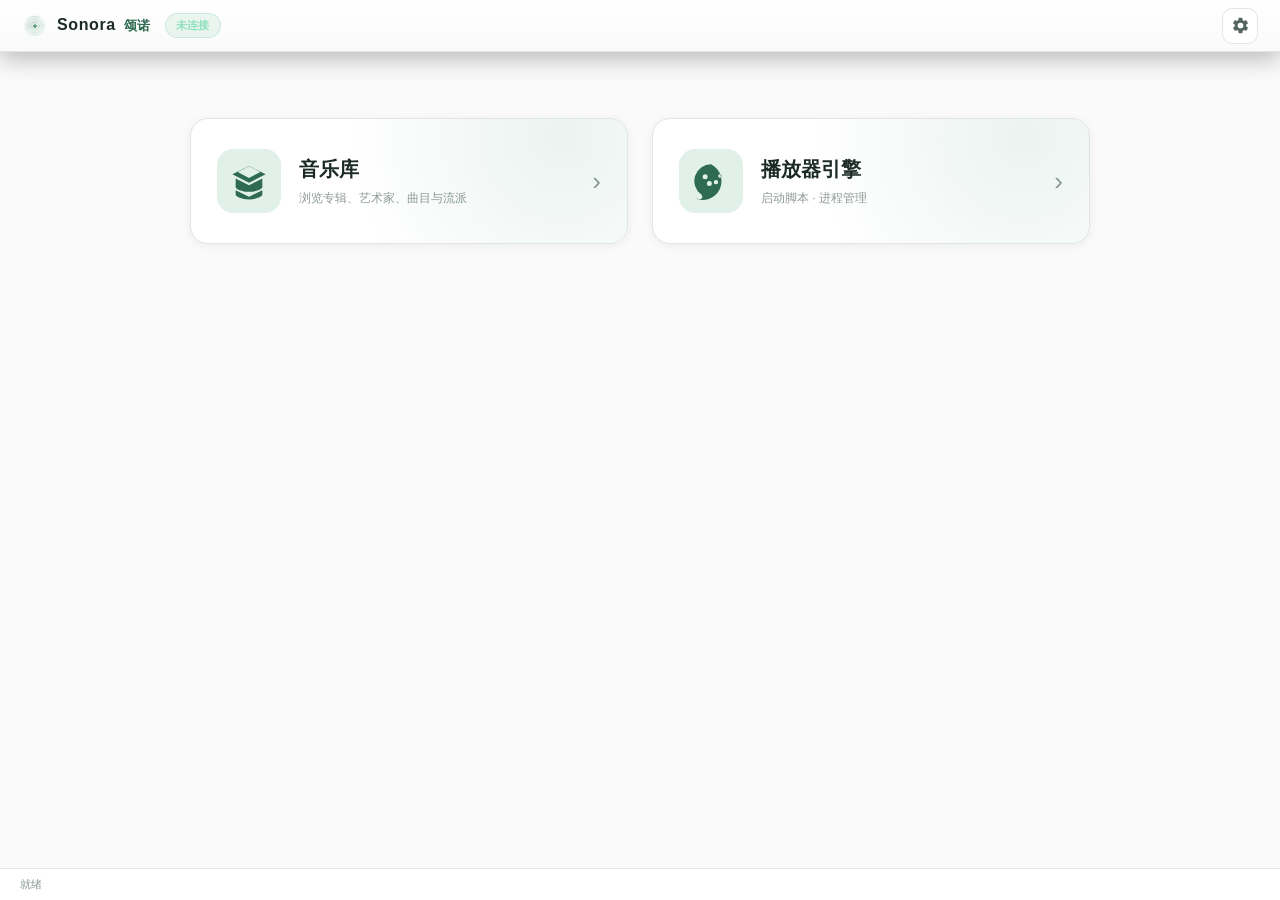
==== commit 5b8f168c: "feat: v2.0.15 曲目即时同步+抽屉默认歌单+艺术家头像+流派矢量封面+app图标修复" ====
--- a/sonora-web/web/index.html
+++ b/sonora-web/web/index.html
@@ -12,6 +12,10 @@
     <link rel="stylesheet" href="refine5.css">
     <link rel="stylesheet" href="refine6.css">
     <link rel="stylesheet" href="refine7.css">
+    <link rel="stylesheet" href="refine8.css">
+    <link rel="stylesheet" href="refine9.css">
+    <link rel="stylesheet" href="refine10.css">
+    <link rel="stylesheet" href="refine11.css">
 </head>
 <body>
 <div class="app">
@@ -103,9 +107,10 @@
             <span class="search-ico">⌕</span>
             <input id="libSearch" type="text" placeholder="搜索…" autocomplete="off">
           </div>
-          <button class="icon-btn" id="libPlBtn" title="播放列表">▤</button>
+          <button class="icon-btn lib-pl-btn" id="libPlBtn" title="打开播放列表抽屉">▤ 播放列表</button>
+          <span class="tool-sep" aria-hidden="true"></span>
           <button class="icon-btn" id="sortBtn" title="排序">A↓Z</button>
-          <button class="icon-btn" id="viewBtn" title="切换视图">▦</button>
+          <button class="icon-btn" id="viewBtn" title="切换视图（大图标 / 列表）">▦</button>
         </div>
         <div class="crumb-bar" id="crumbBar" hidden></div>
         <div class="lib-info"><span id="libCount">—</span><span class="spacer"></span><span id="libHint" class="hint"></span></div>
@@ -364,7 +369,7 @@
         </div>
         <div class="player-panels" id="playerPanels">
           <div class="ppanel" data-panel="playlist"><div class="ppanel-head">播放列表 <span class="ppanel-x" data-close="playlist">×</span></div><div class="pl-toolbar"><select id="plSelect" title="选择播放列表"><option value="">当前队列</option></select><button id="plNew" title="新建播放列表">＋</button><button id="plDel" title="删除所选播放列表">🗑</button><button id="plRefresh" title="刷新">↻</button></div><div class="ppanel-body" id="playlistBox">暂无播放列表</div><div class="ppanel-resize" title="拖动调整高度 · 双击复位"></div></div>
-          <div class="ppanel" data-panel="lyrics"><div class="ppanel-head">歌词 <span class="ppanel-x" data-close="lyrics">×</span></div><div class="ppanel-body" id="lyricsBox">暂无歌词</div><div class="ppanel-resize" title="拖动调整高度 · 双击复位"></div></div>
+          <div class="ppanel" data-panel="lyrics"><div class="ppanel-head"><span>歌词 <small class="lyric-src-tag" id="lyricSrcTag"></small></span><span class="ppanel-actions"><button class="lyric-pick-btn" id="lyricPickBtn" title="选择/修正歌词来源">⇄ 选源</button><span class="ppanel-x" data-close="lyrics">×</span></span></div><div class="ppanel-body" id="lyricsBox">暂无歌词</div><div class="ppanel-resize" title="拖动调整高度 · 双击复位"></div></div>
           <div class="ppanel" data-panel="albumBio" hidden><div class="ppanel-head">专辑简介 <span class="ppanel-x" data-close="albumBio">×</span></div><div class="ppanel-body" id="albumBioBox">暂无专辑简介</div><div class="ppanel-resize" title="拖动调整高度 · 双击复位"></div></div>
           <div class="ppanel" data-panel="artistBio" hidden><div class="ppanel-head">歌手简介 <span class="ppanel-x" data-close="artistBio">×</span></div><div class="ppanel-body" id="artistBioBox">暂无歌手简介</div><div class="ppanel-resize" title="拖动调整高度 · 双击复位"></div></div>
         </div>
@@ -389,6 +394,7 @@
         <button data-fpanel="info" title="曲目信息">ⓘ</button>
         <button data-fpanel="artistBio" title="歌手简介">◙</button>
         <button data-fpanel="lyricsOn" class="on" title="显示/隐藏歌词">≡</button>
+        <button data-fpanel="lyricPick" title="选择/修正歌词来源">⇄</button>
       </div>
       <button class="icon-btn focus-exit" id="focusExit" title="退出专注模式">⤡</button>
     </div>
@@ -449,6 +455,22 @@
     </div>
   </div>
 
+  <!-- ===== 歌词选源弹窗 ===== -->
+  <div class="modal-mask" id="lyricModal" hidden>
+    <div class="modal-box lyric-modal-box">
+      <div class="modal-head"><b>选择歌词来源</b><button id="lyricModalClose">×</button></div>
+      <div class="lyric-modal-meta" id="lyricModalMeta"></div>
+      <div class="lyric-paste">
+        <textarea id="lyricPaste" rows="3" placeholder="也可直接粘贴 LRC / 纯文本歌词，点「使用此歌词」"></textarea>
+        <div class="lyric-paste-btns">
+          <button class="btn primary" id="lyricUsePaste">使用此歌词</button>
+          <button class="btn" id="lyricClearChoice">恢复默认歌词</button>
+        </div>
+      </div>
+      <div class="lyric-src-list" id="lyricSrcList"><div class="empty-mini">加载中…</div></div>
+    </div>
+  </div>
+
   <footer class="foot" id="foot"><span id="status">就绪</span><span class="spacer" style="flex:1"></span><span id="footVer"></span></footer>
 </div>
 <script src="app.js"></script>
--- a/sonora-web/web/refine8.css
+++ b/sonora-web/web/refine8.css
@@ -0,0 +1,54 @@
+/* ============================================================
+   refine8.css — v2.0.11 真机三次反馈修复
+   1) 音乐库工具条：播放列表按钮与大图标/列表切换明显分开
+   2) LED 状态用短标签，避免长文本被裁切成「待确认…」看不懂
+   3) 封面使用高清源后，禁止额外的模糊滤镜作用到前景封面
+   ============================================================ */
+
+/* ---------- #1 工具条按钮区分 ---------- */
+.lib-toolbar .lib-pl-btn{
+  width:auto;
+  min-width:104px;
+  padding:0 12px;
+  gap:6px;
+  font-size:13px;
+  letter-spacing:.3px;
+  color:#a5e6c8;
+  border-color:rgba(124,199,166,.5);
+  background:rgba(124,199,166,.10);
+  margin-right:2px;
+}
+.lib-toolbar .lib-pl-btn:hover{
+  background:rgba(124,199,166,.2);
+  border-color:#7cc7a6;
+}
+/* 视觉分隔线：把「播放列表」与「排序 / 视图切换」分成两组 */
+.lib-toolbar .tool-sep{
+  display:inline-block;
+  width:1px;
+  height:22px;
+  flex:none;
+  margin:0 6px 0 2px;
+  background:rgba(255,255,255,.2);
+}
+/* 视图切换按钮保持纯图标，并补 title 说明 */
+
+/* ---------- #2 LED 状态短标签 ---------- */
+#ledStatus{
+  display:block;
+  white-space:nowrap;
+  overflow:hidden;
+  text-overflow:ellipsis;
+  max-width:100%;
+  font-size:11px;
+  letter-spacing:1px;
+}
+
+/* ---------- #3 前景封面保持锐利（模糊只用于背景） ---------- */
+.focus-cover img,
+.player-cover img,
+.mini-cover img{
+  image-rendering:auto;
+  -webkit-backface-visibility:hidden;
+  backface-visibility:hidden;
+}
--- a/sonora-web/web/refine9.css
+++ b/sonora-web/web/refine9.css
@@ -0,0 +1,23 @@
+/* ============================================================
+   refine9.css — v2.0.13
+   专注模式顶部"漏边"根治：macOS 原生标题栏（约 28px）覆盖在
+   webview 顶部，focus-top 的圆形按钮上半截落在标题栏后方被
+   白色盖住，只露出下半截，看起来像深色背景漏了一条白边。
+   解决：把 focus-top 整体下移到标题栏以下的安全区。
+   ============================================================ */
+.focus-screen{ box-sizing:border-box; }
+.focus-screen .focus-top{
+  padding-top:42px !important;      /* 28px 标题栏 + 14px 余量 */
+  padding-bottom:8px !important;
+  min-height:0 !important;
+}
+/* 顶部安全条：确保任何情况下标题栏与深色内容之间不露浅色缝 */
+.focus-screen::before{
+  content:"";
+  position:absolute;
+  left:0; right:0; top:0;
+  height:42px;
+  background:#0a1416;
+  z-index:2;
+  pointer-events:none;
+}
--- a/sonora-web/web/refine10.css
+++ b/sonora-web/web/refine10.css
@@ -0,0 +1,61 @@
+/* ============================================================
+   refine10.css — v2.0.14
+   1) 播放器页整体可滚动：四个面板/歌词/简介超出一屏时能滚到底部信息
+   2) 专注模式整体下移：顶部留出 macOS 标题栏安全区，按钮不再贴边被盖
+   ============================================================ */
+
+/* ---- 1. 播放器页可滚动 ---- */
+/* player-screen 固定满屏，改为内容区自身可纵向滚动；背景层不参与滚动 */
+.player-screen{ overflow-y:auto !important; overflow-x:hidden !important;
+  -webkit-overflow-scrolling:touch; }
+.player-content{
+  height:auto !important;
+  min-height:calc(100% - 70px);
+  box-sizing:border-box;
+  padding-bottom:56px !important;   /* 底部留白，确保最后一块信息能完全滚入视野 */
+}
+/* 面板容器不再自行截断高度，交给整页滚动；保留内部双列布局 */
+.player-panels{ overflow:visible !important; }
+/* 单个面板-body 允许更高，长歌词/简介可展开，整页滚动兜底 */
+.ppanel-body{ max-height:420px !important; }
+
+/* ---- 2. 专注模式整体下移（避开 macOS 原生标题栏安全区）---- */
+.focus-screen{ padding-top:24px !important; }
+.focus-screen .focus-top{ padding-top:16px !important; }
+/* 顶部安全遮挡条加深加高：即便标题栏仍为浅色，也不会露出浅色缝隙 */
+.focus-screen::before{ height:24px !important; background:#0a1416 !important; }
+/* 原生标题栏透明度由 pyobjc 动态控制；此处保证 webview 顶部永远是深色 */
+html:has(.focus-screen:not([hidden])) body{ background:#0a1416 !important; }
+
+/* ---- 3. 歌词选源 UI ---- */
+.lyric-src-tag{ font-weight:400; font-size:10px; color:rgba(165,230,200,.7); margin-left:4px; }
+.ppanel-actions{ display:inline-flex; align-items:center; gap:6px; }
+.lyric-pick-btn{ font-size:10px; padding:2px 8px; border:1px solid rgba(124,199,166,.45);
+  background:rgba(124,199,166,.12); color:#a5e6c8; border-radius:6px; cursor:pointer; }
+.lyric-pick-btn:hover{ background:rgba(124,199,166,.25); }
+.lyric-modal-box{ max-width:640px; width:92vw; max-height:88vh; overflow:auto; }
+.lyric-modal-meta{ font-size:12px; color:var(--text3); padding:8px 20px 4px; }
+.lyric-paste{ padding:8px 20px 12px; border-bottom:1px solid var(--border); }
+.lyric-paste textarea{ width:100%; box-sizing:border-box; padding:8px 10px; font-size:12px;
+  border:1px solid var(--border); border-radius:8px; background:var(--input-bg,rgba(127,127,127,.08));
+  color:var(--text); resize:vertical; line-height:1.5; }
+.lyric-paste-btns{ display:flex; gap:8px; margin-top:8px; }
+.lyric-src-list{ padding:8px 20px 16px; display:flex; flex-direction:column; gap:8px; }
+.lyric-src-item{ border:1px solid var(--border); border-radius:10px; padding:10px 12px;
+  background:rgba(127,127,127,.05); }
+.lyric-src-item.cur{ border-color:#7cc7a6; background:rgba(124,199,166,.1); }
+.lsi-head{ display:flex; align-items:center; gap:8px; font-size:12px; margin-bottom:5px; }
+.lsi-head b{ color:var(--text); }
+.lsi-timed{ font-size:10px; color:#7ce0a0; background:rgba(124,224,160,.14); padding:1px 6px; border-radius:5px; }
+.lsi-plain{ font-size:10px; color:var(--text3); background:rgba(127,127,127,.12); padding:1px 6px; border-radius:5px; }
+.lsi-current{ font-size:10px; color:#e0b74c; margin-left:auto; }
+.lsi-preview{ font-size:11px; color:var(--text3); line-height:1.5; margin-bottom:8px;
+  display:-webkit-box; -webkit-line-clamp:2; -webkit-box-orient:vertical; overflow:hidden; }
+.lsi-use{ font-size:11px; padding:4px 12px; border:1px solid #7cc7a6; color:#a5e6c8;
+  background:rgba(124,199,166,.14); border-radius:6px; cursor:pointer; }
+.lsi-use:hover{ background:rgba(124,199,166,.28); }
+/* 专注侧栏移除按钮 */
+.fa-remove{ margin-left:auto; background:transparent; border:none; color:rgba(255,255,255,.45);
+  font-size:16px; cursor:pointer; padding:0 6px; }
+.fa-remove:hover{ color:#ff8a8a; }
+.fa-row{ display:flex; align-items:center; }
--- a/sonora-web/web/refine11.css
+++ b/sonora-web/web/refine11.css
@@ -0,0 +1,33 @@
+/* v2.0.15 艺术家头像设置 + 流派封面增强 */
+
+/* 艺术家卡片右下角设置按钮 */
+.lib-item .thumb { position: relative; }
+.artist-cover-btn {
+  position: absolute; right: 5px; bottom: 5px; z-index: 3;
+  width: 24px; height: 24px; line-height: 22px; text-align: center;
+  border-radius: 50%; border: 1px solid rgba(255,255,255,.35);
+  background: rgba(0,0,0,.5); color: #fff; font-size: 13px;
+  cursor: pointer; opacity: 0; transition: opacity .18s;
+}
+.lib-item:hover .artist-cover-btn { opacity: 1; }
+.artist-cover-btn:hover { background: var(--primary, #4ade80); color: #04140c; }
+
+/* 艺术家头像设置弹窗 */
+.artist-cover-modal { display:flex; flex-direction:column; align-items:center; gap:14px; padding:6px 2px 2px; }
+.acm-preview {
+  width: 148px; height: 148px; border-radius: 16px; overflow: hidden;
+  background: linear-gradient(135deg, #2a3442, #1a2230);
+  display:flex; align-items:center; justify-content:center;
+  border: 1px solid rgba(255,255,255,.1);
+}
+.acm-preview img { width:100%; height:100%; object-fit:cover; }
+.acm-ph { font-size: 54px; color: rgba(255,255,255,.35); }
+.acm-info { text-align:center; }
+.acm-info b { font-size:15px; color:var(--text); }
+.acm-src { font-size:11px; color:var(--text3); margin-top:3px; }
+.acm-actions { display:flex; flex-wrap:wrap; gap:8px; justify-content:center; }
+.acm-actions .btn { cursor:pointer; font-size:12px; padding:7px 13px; }
+.acm-tip { font-size:11px; color:var(--text3); text-align:center; line-height:1.5; max-width:280px; }
+
+/* 流派封面：让 SVG logo 铺满且保持清晰 */
+.lib-item .thumb img[src^="data:image/svg"] { object-fit: cover; image-rendering: auto; }
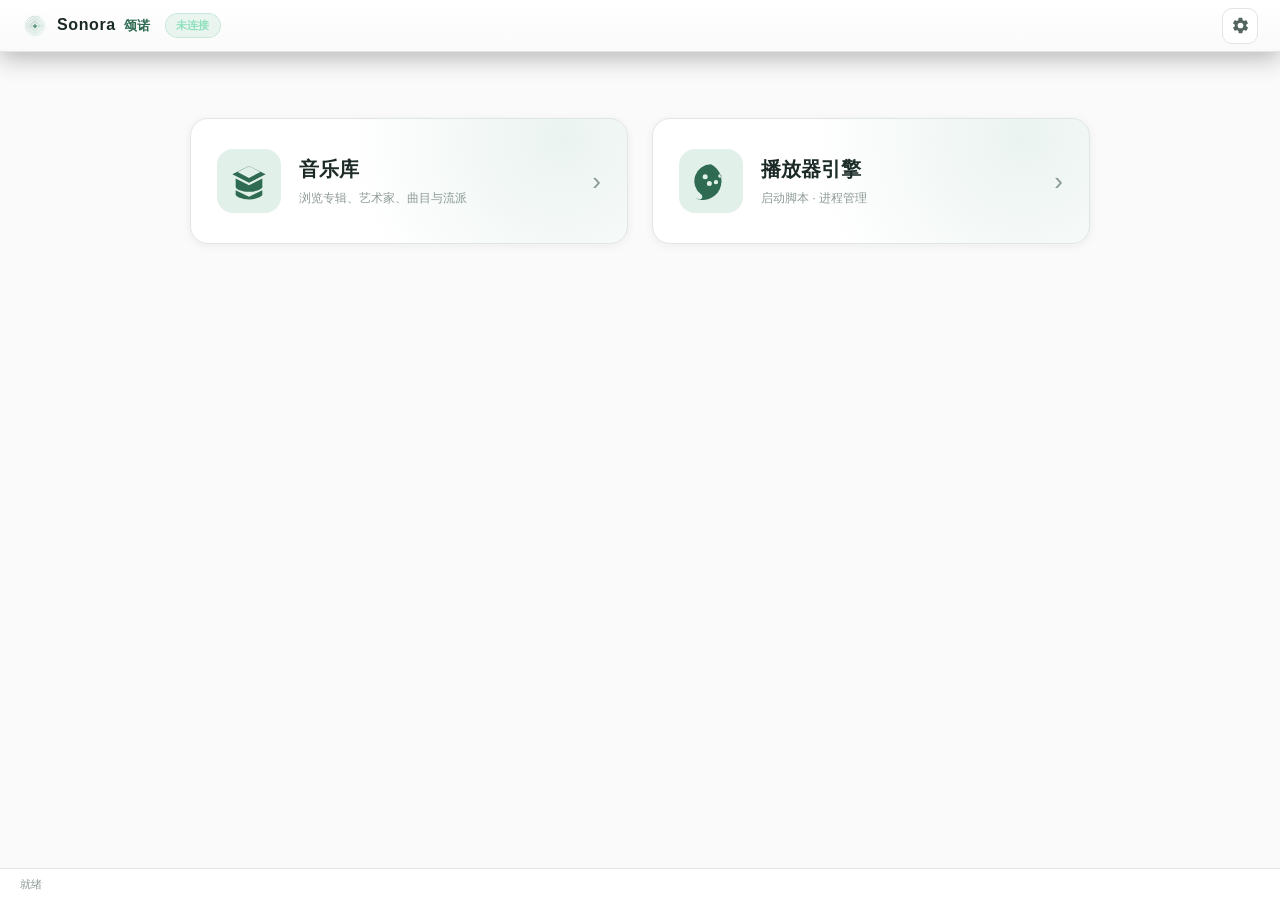
==== commit 024395d2: "fix: v2.0.16 专注全屏根治漏边+歌词自动滚动+进度条拖拽定位" ====
--- a/sonora-web/web/index.html
+++ b/sonora-web/web/index.html
@@ -16,6 +16,7 @@
     <link rel="stylesheet" href="refine9.css">
     <link rel="stylesheet" href="refine10.css">
     <link rel="stylesheet" href="refine11.css">
+    <link rel="stylesheet" href="refine12.css">
 </head>
 <body>
 <div class="app">
--- a/sonora-web/web/refine12.css
+++ b/sonora-web/web/refine12.css
@@ -0,0 +1,51 @@
+/* ============================================================
+   refine12.css — v2.0.16 真机三项修复
+   1) 专注模式进入系统全屏后，移除旧的安全区下移（全屏已无原生标题栏）
+   2) 进度条：用透明覆盖层扩大拖拽热区（不受 overflow:hidden 裁切）
+   3) 歌词自动滚动的平滑过渡
+   ============================================================ */
+
+/* ---- #1 全屏专注：取消 v2.0.14 的标题栏安全区下移 ---- */
+body.is-focus .focus-screen{ padding-top:0 !important; }
+body.is-focus .focus-screen .focus-top{ padding-top:8px !important; }
+/* 全屏后顶部遮挡条不再需要（保留一层极淡渐变做视觉过渡即可） */
+body.is-focus .focus-screen::before{ opacity:0 !important; }
+
+/* ---- #2 进度条拖拽热区 ---- */
+/* 每个进度条容器 ::after 透明覆盖层，向上下扩展命中区；
+   容器本身 overflow:hidden 会裁子元素，但 ::after 定位在 padding box 外仍可命中，
+   关键是给容器 position:relative + overflow:visible（视觉条用内部 i 的 border-radius 保持） */
+.mini-progress,
+.player-progress .pbar,
+.focus-pbar{
+  overflow:visible !important;   /* 让扩展热区不被裁切 */
+  cursor:pointer;
+  touch-action:none;             /* 允许 pointer 拖拽，不被滚动手势抢走 */
+}
+/* 视觉条圆角（去掉 overflow 后由 i 自己收口） */
+.mini-progress i,
+.player-progress .pbar i,
+.focus-pbar i{ border-radius:99px; }
+/* 隐藏 refine7 旧的热区伪元素（改用 ::after 覆盖层，避免重复） */
+.mini-progress::before,
+.player-progress .pbar::before,
+.focus-pbar::before{ display:none !important; }
+/* 新的透明热区覆盖层：上下各扩 11px，总命中高度约 26px */
+.mini-progress::after,
+.player-progress .pbar::after,
+.focus-pbar::after{
+  content:""; position:absolute;
+  left:0; right:0; top:-11px; bottom:-11px;
+  z-index:5; cursor:pointer;
+}
+/* 拖拽中：禁用 fill 宽度过渡，跟手无延迟 */
+.mini-progress.seeking i,
+.player-progress .pbar.seeking i,
+.focus-pbar.seeking i{ transition:none !important; }
+/* 拖拽中高亮轨道，给出反馈 */
+.player-progress .pbar.seeking{ box-shadow:0 0 0 2px rgba(124,199,166,.35); }
+.focus-pbar.seeking{ box-shadow:0 0 0 2px rgba(124,199,166,.35); }
+
+/* ---- #3 歌词滚动：容器平滑滚动已在 JS 用 scrollTo 实现，这里补齐溢出与 padding ---- */
+#lyricsBox{ scroll-behavior:smooth; }
+.focus-lyrics{ scroll-behavior:smooth; }
